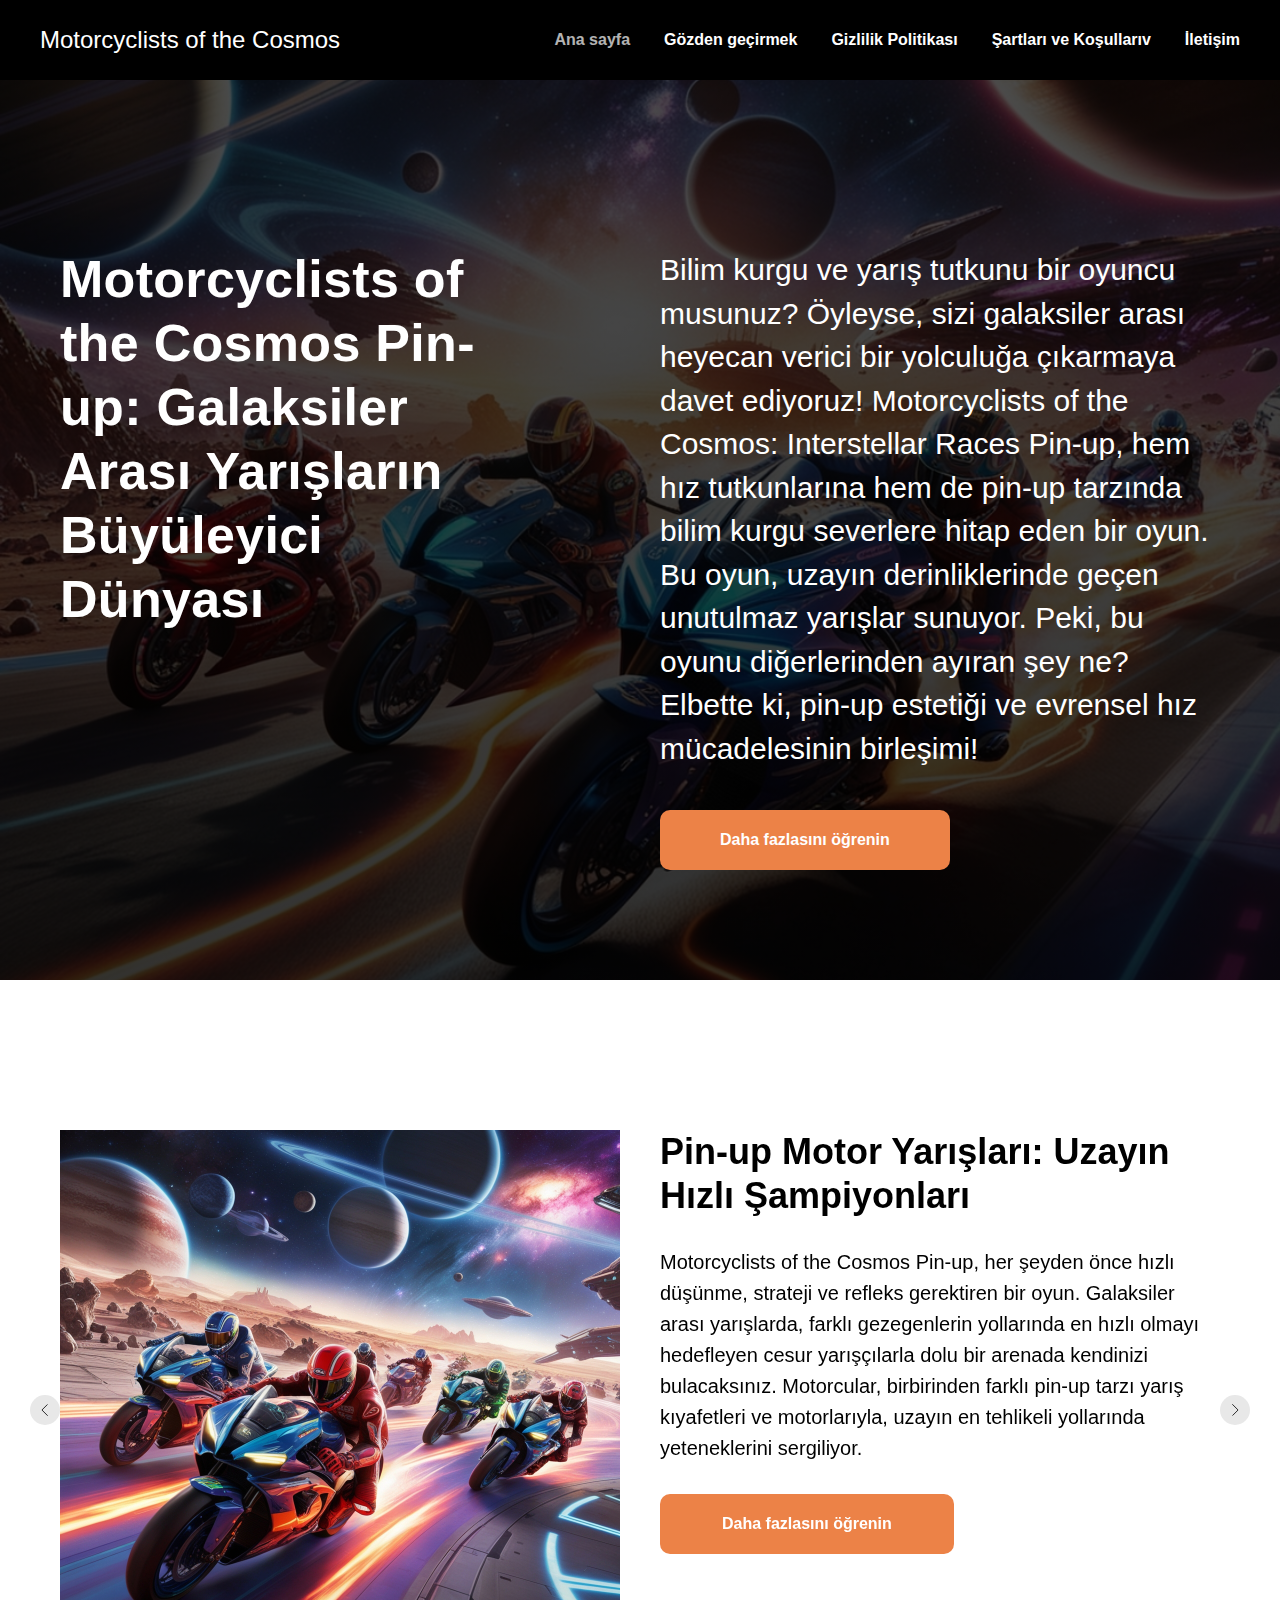
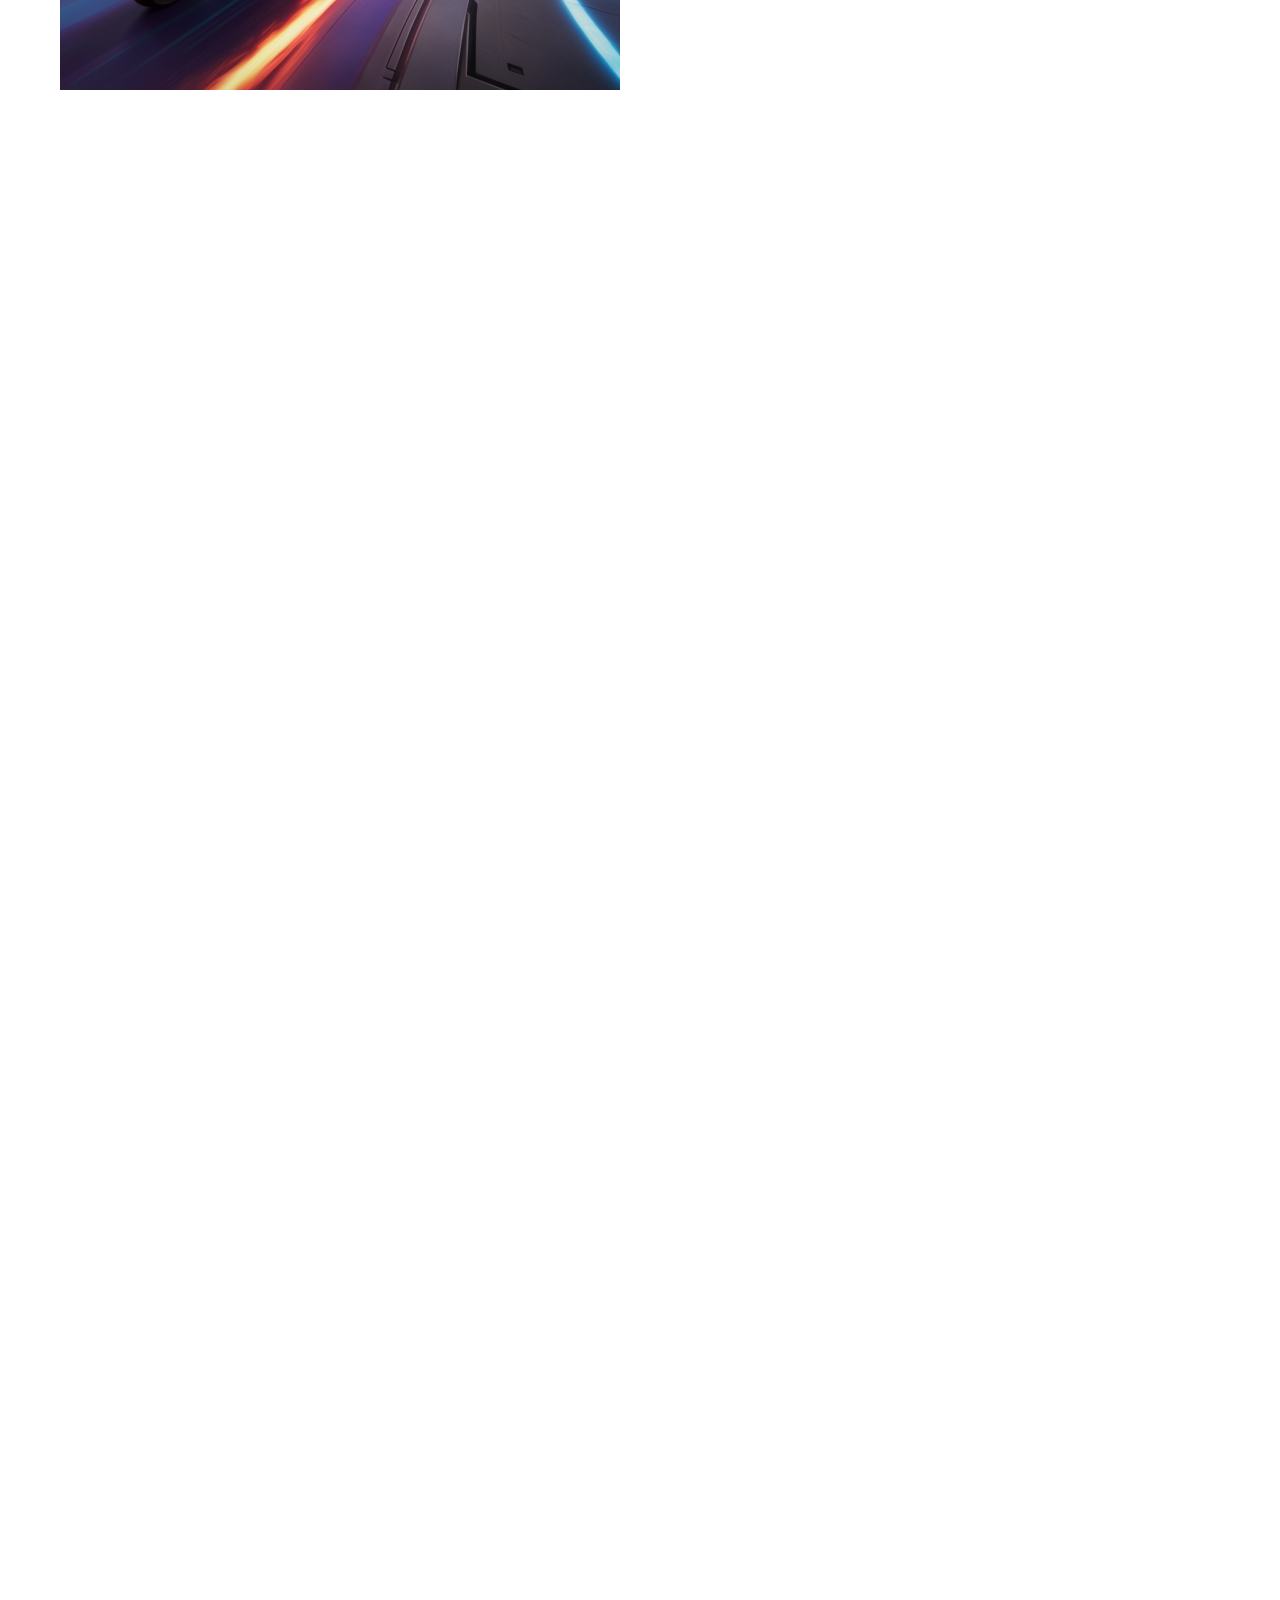
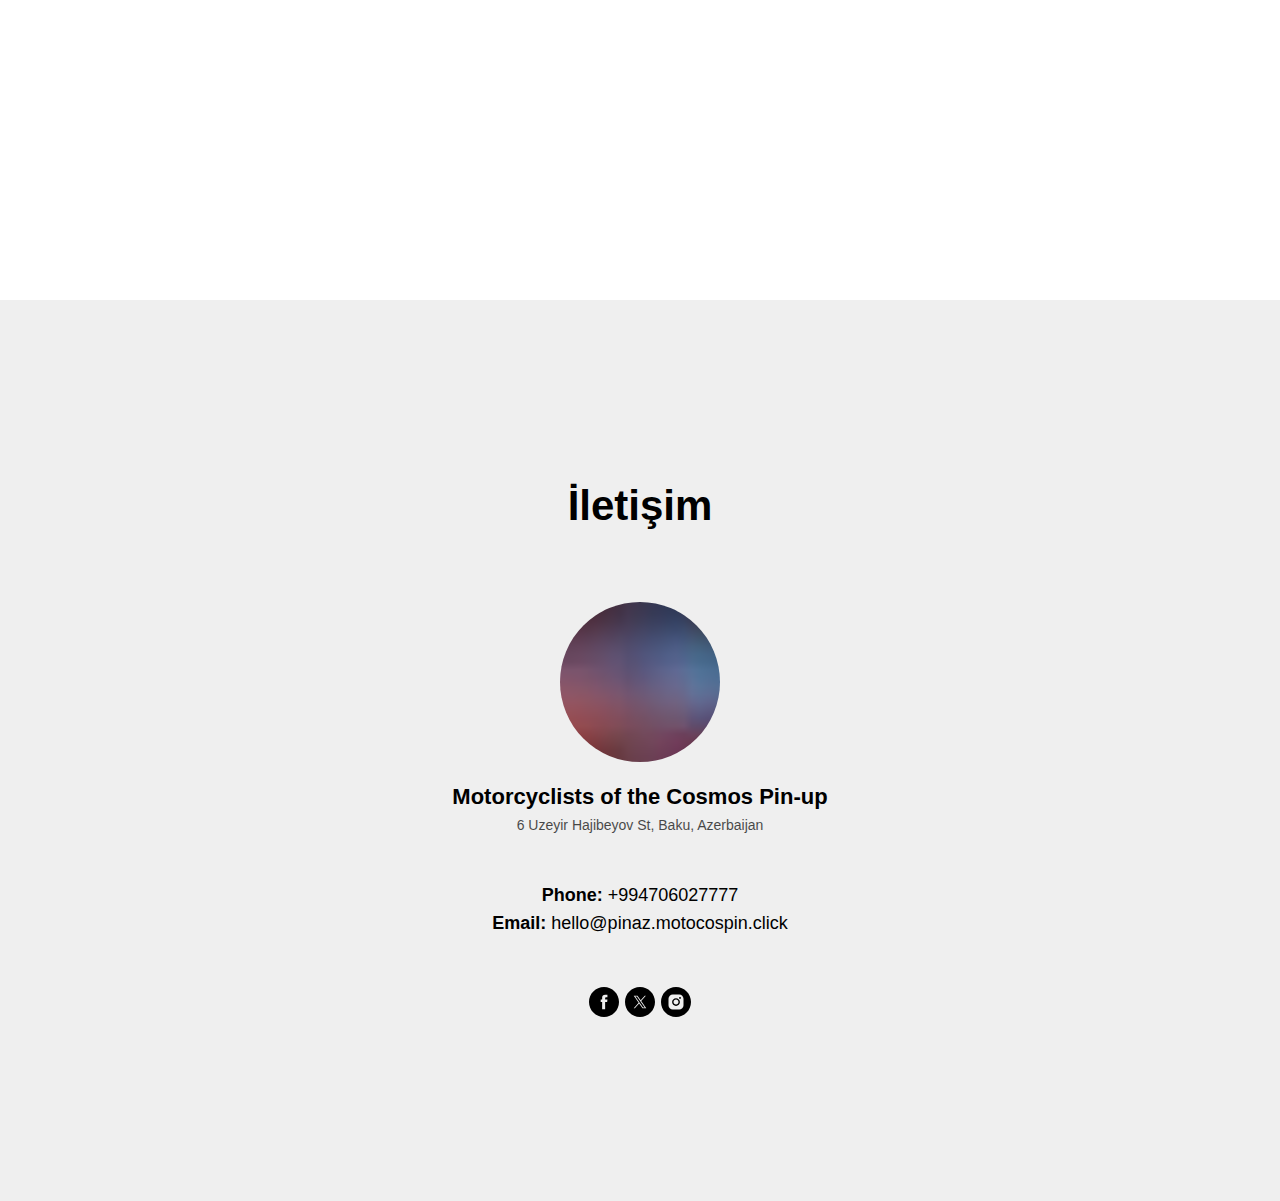
==== index.html @ e9e49e49 "2" ====
<!DOCTYPE html>
<html>
<head>
    <meta charset="utf-8"/>
    <meta http-equiv="Content-Type" content="text/html; charset=utf-8"/>
    <meta name="viewport" content="width=device-width, initial-scale=1.0"/> <!--metatextblock--><title>Motorcyclists of
    the Cosmos: Interstellar Races Pin-up | Galaksiler Arası Yarışın Keyfi</title>
    <meta name="description"
          content="Motorcyclists of the Cosmos: Interstellar Races Pin-up ile galaksiler arası hız dolu bir maceraya çıkın. Pin-up estetiği ve yarışın mükemmel birleşimi!"/>
    <meta property="og:url" content="page55844205.html"/>
    <meta property="og:title"
          content="Motorcyclists of the Cosmos: Interstellar Races Pin-up | Galaksiler Arası Yarışın Keyfi"/>
    <meta property="og:description"
          content="Motorcyclists of the Cosmos: Interstellar Races Pin-up ile galaksiler arası hız dolu bir maceraya çıkın. Pin-up estetiği ve yarışın mükemmel birleşimi!"/>
    <meta property="og:type" content="website"/>
    <meta property="og:image" content="images/tild3233-3661-4538-b462-656639363235__8.jpeg"/>
    <link rel="canonical" href="page55844205.html"><!--/metatextblock-->
    <meta name="format-detection" content="telephone=no"/>
    <meta http-equiv="x-dns-prefetch-control" content="on">
    <link rel="dns-prefetch" href="https://ws.tildacdn.com">
    <link rel="apple-touch-icon" sizes="180x180" href="favicon/apple-touch-icon.png">
    <link rel="icon" type="image/png" sizes="32x32" href="favicon/favicon-32x32.png">
    <link rel="icon" type="image/png" sizes="16x16" href="favicon/favicon-16x16.png">
    <link rel="manifest" href="favicon/site.webmanifest"><!-- Assets -->
    <script src="https://neo.tildacdn.com/js/tilda-fallback-1.0.min.js" async charset="utf-8"></script>
    <link rel="stylesheet" href="css/tilda-grid-3.0.min.css" type="text/css" media="all" onerror="this.loaderr='y';"/>
    <link rel="stylesheet" href="css/tilda-blocks-page55844205.min.css?t=1727941177" type="text/css" media="all"
          onerror="this.loaderr='y';"/>
    <link rel="stylesheet" href="css/tilda-cover-1.0.min.css" type="text/css" media="all" onerror="this.loaderr='y';"/>
    <link rel="stylesheet" href="css/tilda-slds-1.4.min.css" type="text/css" media="print" onload="this.media='all';"
          onerror="this.loaderr='y';"/>
    <noscript>
        <link rel="stylesheet" href="css/tilda-slds-1.4.min.css" type="text/css" media="all"/>
    </noscript>
    <link rel="stylesheet" href="css/fonts-tildasans.css" type="text/css" media="all" onerror="this.loaderr='y';"/>
    <script nomodule src="js/tilda-polyfill-1.0.min.js" charset="utf-8"></script>
    <script type="text/javascript">function t_onReady(func) {
        if (document.readyState != 'loading') {
            func();
        } else {
            document.addEventListener('DOMContentLoaded', func);
        }
    }

    function t_onFuncLoad(funcName, okFunc, time) {
        if (typeof window[funcName] === 'function') {
            okFunc();
        } else {
            setTimeout(function () {
                t_onFuncLoad(funcName, okFunc, time);
            }, (time || 100));
        }
    }</script>
    <script src="js/tilda-scripts-3.0.min.js" charset="utf-8" defer onerror="this.loaderr='y';"></script>
    <script src="js/tilda-blocks-page55844205.min.js?t=1727941177" charset="utf-8" async
            onerror="this.loaderr='y';"></script>
    <script src="js/lazyload-1.3.min.export.js" charset="utf-8" async onerror="this.loaderr='y';"></script>
    <script src="js/tilda-menu-1.0.min.js" charset="utf-8" async onerror="this.loaderr='y';"></script>
    <script src="js/tilda-cover-1.0.min.js" charset="utf-8" async onerror="this.loaderr='y';"></script>
    <script src="js/tilda-slds-1.4.min.js" charset="utf-8" async onerror="this.loaderr='y';"></script>
    <script src="js/hammer.min.js" charset="utf-8" async onerror="this.loaderr='y';"></script>
    <script src="js/tilda-skiplink-1.0.min.js" charset="utf-8" async onerror="this.loaderr='y';"></script>
    <script src="js/tilda-events-1.0.min.js" charset="utf-8" async onerror="this.loaderr='y';"></script>
    <script type="text/javascript">window.dataLayer = window.dataLayer || [];</script>
    <script type="text/javascript">(function () {
        if ((/bot|google|yandex|baidu|bing|msn|duckduckbot|teoma|slurp|crawler|spider|robot|crawling|facebook/i.test(navigator.userAgent)) === false && typeof (sessionStorage) != 'undefined' && sessionStorage.getItem('visited') !== 'y' && document.visibilityState) {
            var style = document.createElement('style');
            style.type = 'text/css';
            style.innerHTML = '@media screen and (min-width: 980px) {.t-records {opacity: 0;}.t-records_animated {-webkit-transition: opacity ease-in-out .2s;-moz-transition: opacity ease-in-out .2s;-o-transition: opacity ease-in-out .2s;transition: opacity ease-in-out .2s;}.t-records.t-records_visible {opacity: 1;}}';
            document.getElementsByTagName('head')[0].appendChild(style);

            function t_setvisRecs() {
                var alr = document.querySelectorAll('.t-records');
                Array.prototype.forEach.call(alr, function (el) {
                    el.classList.add("t-records_animated");
                });
                setTimeout(function () {
                    Array.prototype.forEach.call(alr, function (el) {
                        el.classList.add("t-records_visible");
                    });
                    sessionStorage.setItem("visited", "y");
                }, 400);
            }

            document.addEventListener('DOMContentLoaded', t_setvisRecs);
        }
    })();</script>
</head>
<body class="t-body" style="margin:0;"><!--allrecords-->
<div id="allrecords" data-tilda-export="yes" class="t-records" data-hook="blocks-collection-content-node"
     data-tilda-project-id="10709663" data-tilda-page-id="55844205"
     data-tilda-formskey="a55c0c751e1a899d7ce6ec4c10709663" data-tilda-cookie="no" data-tilda-lazy="yes"
     data-tilda-root-zone="one">
    <div id="rec806262010" class="r t-rec" style=" " data-animationappear="off" data-record-type="456"><!-- T456 -->
        <div id="nav806262010marker"></div>
        <div id="nav806262010" class="t456 t456__positionstatic " style="background-color: rgba(0,0,0,1); "
             data-bgcolor-hex="#000000" data-bgcolor-rgba="rgba(0,0,0,1)" data-navmarker="nav806262010marker"
             data-appearoffset="" data-bgopacity-two="" data-menushadow="" data-menushadow-css="" data-bgopacity="1"
             data-menu-items-align="right" data-menu="yes">
            <div class="t456__maincontainer " style="">
                <div class="t456__leftwrapper" style="min-width:90px;width:90px;">
                    <div class="t456__logowrapper">
                        <div class="t456__logo t-title" field="title"
                        ">Motorcyclists of the Cosmos
                    </div>
                </div>
            </div>
            <nav
                    class="t456__rightwrapper t456__menualign_right"
                    style="">
                <ul role="list" class="t456__list t-menu__list">
                    <li class="t456__list_item"
                        style="padding:0 15px 0 0;"><a class="t-menu__link-item"
                                                       href="index.html" data-menu-submenu-hook="" data-menu-item-number="1">Ana
                        sayfa</a></li>
                    <li class="t456__list_item"
                        style="padding:0 15px;"><a class="t-menu__link-item"
                                                   href="#about" data-menu-submenu-hook="" data-menu-item-number="2">Gözden
                        geçirmek</a></li>
                    <li class="t456__list_item"
                        style="padding:0 15px;"><a class="t-menu__link-item"
                                                   href="policy.html" data-menu-submenu-hook="" data-menu-item-number="3">Gizlilik
                        Politikası</a></li>
                    <li class="t456__list_item"
                        style="padding:0 15px;"><a class="t-menu__link-item"
                                                   href="terms.html" data-menu-submenu-hook="" data-menu-item-number="4">Şartları
                        ve Koşullarıv</a></li>
                    <li class="t456__list_item"
                        style="padding:0 0 0 15px;"><a class="t-menu__link-item"
                                                       href="#contact" data-menu-submenu-hook="" data-menu-item-number="5">İletişim</a>
                    </li>
                </ul>
            </nav>
        </div>
    </div>
    <style>@media screen and (max-width: 980px) {
      #rec806262010 .t456__leftcontainer {
        padding: 20px;
      }
    }

    @media screen and (max-width: 980px) {
      #rec806262010 .t456__imglogo {
        padding: 20px 0;
      }
    }</style>
    <script type="text/javascript">t_onReady(function () {
        t_onFuncLoad('t_menu__highlightActiveLinks', function () {
            t_menu__highlightActiveLinks('.t456__list_item a');
        });
    });
    t_onReady(function () {
        t_onFuncLoad('t_menu__setBGcolor', function () {
            t_menu__setBGcolor('806262010', '.t456');
            window.addEventListener('resize', function () {
                t_menu__setBGcolor('806262010', '.t456');
            });
        });
        t_onFuncLoad('t_menu__interactFromKeyboard', function () {
            t_menu__interactFromKeyboard('806262010');
        });
    });</script>
    <style>#rec806262010 .t-menu__link-item {
    }

    @supports (overflow:-webkit-marquee) and (justify-content:inherit) {
      #rec806262010 .t-menu__link-item,
      #rec806262010 .t-menu__link-item.t-active {
        opacity: 1 !important;
      }
    }</style>
    <style> #rec806262010 .t456__logowrapper a {
      color: #ffffff;
    }

    #rec806262010 a.t-menu__link-item {
      color: #ffffff;
      font-weight: 600;
    }</style>
    <style> #rec806262010 .t456__logo {
      color: #ffffff;
    }</style>
    <!--[if IE 8]>
    <style>#rec806262010 .t456 {
        filter: progid:DXImageTransform.Microsoft.gradient(startColorStr='#D9000000', endColorstr='#D9000000');
    }</style><![endif]--></div>
<div id="rec806262984" class="r t-rec" style=" " data-record-type="1126"><!-- cover -->
    <div class="t-cover" id="recorddiv806262984" bgimgfield="img"
         style="height:100vh;background-image:url('images/tild6539-6262-4565-b737-316662653234__-__resize__20x__1vibrant_futuristic_.jpg');">
        <div class="t-cover__carrier" id="coverCarry806262984" data-content-cover-id="806262984"
             data-content-cover-bg="images/tild6539-6262-4565-b737-316662653234__1vibrant_futuristic_.jpg"
             data-display-changed="true" data-content-cover-height="100vh" data-content-cover-parallax=""
             style="height:100vh;background-attachment:scroll; " itemscope itemtype="http://schema.org/ImageObject">
            <meta itemprop="image" content="images/tild6539-6262-4565-b737-316662653234__1vibrant_futuristic_.jpg">
        </div>
        <div class="t-cover__filter"
             style="height:100vh;background-image: -moz-linear-gradient(top, rgba(0,0,0,0.70), rgba(0,0,0,0.80));background-image: -webkit-linear-gradient(top, rgba(0,0,0,0.70), rgba(0,0,0,0.80));background-image: -o-linear-gradient(top, rgba(0,0,0,0.70), rgba(0,0,0,0.80));background-image: -ms-linear-gradient(top, rgba(0,0,0,0.70), rgba(0,0,0,0.80));background-image: linear-gradient(top, rgba(0,0,0,0.70), rgba(0,0,0,0.80));filter: progid:DXImageTransform.Microsoft.gradient(startColorStr='#4c000000', endColorstr='#33000000');"></div>
        <div class="t1126">
            <div class="t-container">
                <div class="t-cover__wrapper t-valign_bottom">
                    <div class="t1126__content" data-hook-content="covercontent">
                        <div class="t1126__col t-col t-col_5">
                            <div
                                    class="t1126__title t-title t-title_md"
                                    field="title"
                            >Motorcyclists of the Cosmos Pin-up: Galaksiler Arası Yarışların Büyüleyici Dünyası
                            </div>
                        </div>
                        <div class="t1126__col t-col t-col_6 t-prefix_1">
                            <div class="t1126__descr t1126__descr_margin-bottom t-descr t-descr_xxxl"
                                 field="descr"
                            >Bilim kurgu ve yarış tutkunu bir oyuncu musunuz? Öyleyse, sizi galaksiler arası heyecan
                                verici bir yolculuğa çıkarmaya davet ediyoruz! Motorcyclists of the Cosmos: Interstellar
                                Races Pin-up, hem hız tutkunlarına hem de pin-up tarzında bilim kurgu severlere hitap
                                eden bir oyun. Bu oyun, uzayın derinliklerinde geçen unutulmaz yarışlar sunuyor. Peki,
                                bu oyunu diğerlerinden ayıran şey ne? Elbette ki, pin-up estetiği ve evrensel hız
                                mücadelesinin birleşimi!
                            </div>
                            <div class="t1126__buttons"><a href="#"
                                                           target=""
                                                           class="t1126__button t-btn t-btn_md"
                                                           style="color:#ffffff;background-color:#ec8247;border-radius:10px; -moz-border-radius:10px; -webkit-border-radius:10px;"
                                                           data-buttonfieldset="button"
                            ><span>Daha fazlasını öğrenin</span></a></div>
                        </div>
                    </div>
                </div>
            </div>
        </div>
    </div>
</div>
<div id="rec806262276" class="r t-rec t-rec_pt_150 t-rec_pb_150" style="padding-top:150px;padding-bottom:150px; "
     data-record-type="801"><!-- T801 -->
    <div class="t801 t801__witharrows" id="about">
        <div class="t-slds" style="visibility: hidden;" aria-roledescription="carousel" aria-label="Слайдер">
            <div class="t-slds__main t-container">
                <ul role="list" class="t-slds__arrow_container">
                    <li class="t-slds__arrow_wrapper t-slds__arrow_wrapper-left" data-slide-direction="left">
                        <button
                                type="button"
                                class="t-slds__arrow t-slds__arrow-left t-slds__arrow-withbg"
                                aria-controls="carousel_806262276"
                                aria-disabled="false"
                                aria-label="Предыдущий слайд"
                                style="width: 30px; height: 30px;background-color: rgba(232,232,232,1);">
                            <div class="t-slds__arrow_body t-slds__arrow_body-left" style="width: 7px;">
                                <svg role="presentation" focusable="false" style="display: block" viewBox="0 0 7.3 13"
                                     xmlns="http://www.w3.org/2000/svg" xmlns:xlink="http://www.w3.org/1999/xlink">
                                    <polyline
                                            fill="none"
                                            stroke="#222222"
                                            stroke-linejoin="butt"
                                            stroke-linecap="butt"
                                            stroke-width="1"
                                            points="0.5,0.5 6.5,6.5 0.5,12.5"
                                    />
                                </svg>
                            </div>
                        </button>
                    </li>
                    <li class="t-slds__arrow_wrapper t-slds__arrow_wrapper-right" data-slide-direction="right">
                        <button
                                type="button"
                                class="t-slds__arrow t-slds__arrow-right t-slds__arrow-withbg"
                                aria-controls="carousel_806262276"
                                aria-disabled="false"
                                aria-label="Следующий слайд"
                                style="width: 30px; height: 30px;background-color: rgba(232,232,232,1);">
                            <div class="t-slds__arrow_body t-slds__arrow_body-right" style="width: 7px;">
                                <svg role="presentation" focusable="false" style="display: block" viewBox="0 0 7.3 13"
                                     xmlns="http://www.w3.org/2000/svg" xmlns:xlink="http://www.w3.org/1999/xlink">
                                    <polyline
                                            fill="none"
                                            stroke="#222222"
                                            stroke-linejoin="butt"
                                            stroke-linecap="butt"
                                            stroke-width="1"
                                            points="0.5,0.5 6.5,6.5 0.5,12.5"
                                    />
                                </svg>
                            </div>
                        </button>
                    </li>
                </ul>
                <div class="t-slds__container">
                    <div
                            class="t-slds__items-wrapper t-slds_animated-none"
                            id="carousel_806262276" data-slider-transition="300" data-slider-with-cycle="true"
                            data-slider-correct-height="true" data-auto-correct-mobile-width="false"
                            aria-roledescription="carousel"
                            aria-live="off"
                    >
                        <div class="t-slds__item t-slds__item_active" data-slide-index="1"
                             role="group"
                             aria-roledescription="slide"
                             aria-hidden="false"
                             aria-label="1 из 2"
                        >
                            <div class="t-container">
                                <div class="t-col t-col_6 t801__centeredsection" itemscope
                                     itemtype="http://schema.org/ImageObject"><img class="t-slds__img t-img"
                                                                                   src="images/tild6662-6231-4639-b563-333133636539__-__empty__2vibrant_futuristic_.jpg"
                                                                                   data-original="images/tild6662-6231-4639-b563-333133636539__2vibrant_futuristic_.jpg"
                                                                                   alt="Pin-up Motor Yarışları: Uzayın Hızlı Şampiyonları"
                                ></div>
                                <div class="t-col t-col_6 ">
                                    <div class="t801__title t-title t-title_xxs" field="li_title__0782426411710">Pin-up
                                        Motor Yarışları: Uzayın Hızlı Şampiyonları
                                    </div>
                                    <div class="t-text t-text_md" field="li_text__0782426411710">Motorcyclists of the
                                        Cosmos Pin-up, her şeyden önce hızlı düşünme, strateji ve refleks gerektiren bir
                                        oyun. Galaksiler arası yarışlarda, farklı gezegenlerin yollarında en hızlı
                                        olmayı hedefleyen cesur yarışçılarla dolu bir arenada kendinizi bulacaksınız.
                                        Motorcular, birbirinden farklı pin-up tarzı yarış kıyafetleri ve motorlarıyla,
                                        uzayın en tehlikeli yollarında yeteneklerini sergiliyor.
                                    </div>
                                    <a href="#" target="" class="t-btn t-btn_md t801__button "
                                       style="color:#ffffff;background-color:#ec8247;border-radius:10px; -moz-border-radius:10px; -webkit-border-radius:10px;"
                                       data-buttonfieldset="li_button" data-lid="0782426411710"
                                    >
                                        <table role="presentation" style="width:100%; height:100%;">
                                            <tr>
                                                <td>Daha fazlasını öğrenin</td>
                                            </tr>
                                        </table>
                                    </a></div>
                            </div>
                        </div>
                        <div class="t-slds__item" data-slide-index="2"
                             role="group"
                             aria-roledescription="slide"
                             aria-hidden="true"
                             aria-label="2 из 2"
                        >
                            <div class="t-container">
                                <div class="t-col t-col_6 t801__centeredsection" itemscope
                                     itemtype="http://schema.org/ImageObject"><img class="t-slds__img t-img"
                                                                                   src="images/tild6363-3962-4463-a537-613433313439__-__empty__3vibrant_futuristic_.jpg"
                                                                                   data-original="images/tild6363-3962-4463-a537-613433313439__3vibrant_futuristic_.jpg"
                                                                                   alt="Pin-up Evrenindeki Maceralar"
                                ></div>
                                <div class="t-col t-col_6 ">
                                    <div class="t801__title t-title t-title_xxs" field="li_title__0782426411711">Pin-up
                                        Evrenindeki Maceralar
                                    </div>
                                    <div class="t-text t-text_md" field="li_text__0782426411711">Yarışçılar sadece hızla
                                        değil, aynı zamanda taktik ve beceriyle de öne çıkmak zorunda. Her gezegenin
                                        kendine özgü koşulları ve zorlukları vardır. Bir gezegenin yüzeyi buzla
                                        kaplıyken, bir diğerinde devasa volkanik patlamalarla dolu yollar sizi bekliyor.
                                        Bu yüzden oyuncular, her yarış öncesi doğru ekipmanı ve motoru seçmek
                                        zorundadır. Motorcyclists of the Cosmos Pin-up, bu açıdan oyunculara büyük bir
                                        strateji ve planlama alanı sunar.
                                    </div>
                                    <a href="#" target="" class="t-btn t-btn_md t801__button "
                                       style="color:#ffffff;background-color:#ec8247;border-radius:10px; -moz-border-radius:10px; -webkit-border-radius:10px;"
                                       data-buttonfieldset="li_button" data-lid="0782426411711"
                                    >
                                        <table role="presentation" style="width:100%; height:100%;">
                                            <tr>
                                                <td>Daha fazlasını öğrenin</td>
                                            </tr>
                                        </table>
                                    </a></div>
                            </div>
                        </div>
                    </div>
                </div>
            </div>
        </div>
        <script>t_onReady(function () {
            t_onFuncLoad('t_sldsInit', function () {
                t_sldsInit('806262276', {});
            });
        });</script>
        <style>#rec806262276 .t-slds__bullet_active .t-slds__bullet_body {
          background-color: #222 !important;
        }

        #rec806262276 .t-slds__bullet:hover .t-slds__bullet_body {
          background-color: #222 !important;
        }</style>
    </div>
    <script>var wrapperBlock = document.querySelector('#rec806262276 .t801');
    if (wrapperBlock) {
        wrapperBlock.addEventListener('displayChanged', function () {
            t_onFuncLoad('t_slds_updateSlider', function () {
                t_slds_updateSlider('806262276');
            });
            t_onFuncLoad('t_slds_positionArrows', function () {
                t_slds_positionArrows('806262276');
            });
        });
    }</script>
</div>
<div id="rec806264475" class="r t-rec t-rec_pt_135 t-rec_pb_135" style="padding-top:135px;padding-bottom:135px; "
     data-record-type="180"><!-- T165 -->
    <div class="t165">
        <div class="t-container">
            <div class="t165__col-top t-col t-col_6 t165__vmiddle t165__left">
                <div class="t165__textwrapper">
                    <div class="t165__title t-heading t-heading_md" field="title">Oynanış ve Galaksiler Arası
                        Taktikler
                    </div>
                    <div class="t165__text t-text t-text_sm" field="text">Oyunda başarıya ulaşmak için sadece hızlı
                        olmak yetmiyor. Yarışçılar, her gezegenin benzersiz koşullarına adapte olmalı ve doğru
                        stratejiyi belirlemeli. Kimi gezegenlerde yer çekimi daha düşükken, kimi gezegenlerde devasa
                        yaratıklar ve engeller yarışçıları zorlayabilir. Bu nedenle her yarış, farklı bir taktik
                        gerektiriyor.
                    </div>
                    <div class="t165__btn-container">
                        <div class="t165__btn-wrapper"><a href="#" target="" class="t-btn t-btn_md "
                                                          style="color:#ffffff;background-color:#ec8247;border-radius:10px; -moz-border-radius:10px; -webkit-border-radius:10px;"
                                                          data-buttonfieldset="button"
                        >
                            <table role="presentation" style="width:100%; height:100%;">
                                <tr>
                                    <td data-field="buttontitle">Daha fazlasını öğrenin</td>
                                </tr>
                            </table>
                        </a></div>
                    </div>
                </div>
            </div>
            <div class="t-col t-col_6 t165__vmiddle t165__left"><img class="t165__img t-img"
                                                                     src="images/tild6161-3331-4434-a239-623732623431__-__empty__5.jpeg"
                                                                     data-original="images/tild6161-3331-4434-a239-623732623431__5.jpeg"
                                                                     imgfiled="img"
                                                                     alt=""></div>
        </div>
    </div>
</div>
<div id="rec806262311" class="r t-rec t-rec_pt_135 t-rec_pb_135" style="padding-top:135px;padding-bottom:135px; "
     data-record-type="195"><!-- T177 -->
    <div class="t177">
        <div class="t-container">
            <div class="t-col t-col_6 ">
                <div class="t177__title t-title t-title_md" field="title">Motorcyclists of the Cosmos Pin-up'da Karakter
                    ve Motor Tasarımları
                </div>
                <div class="t177__text t-text t-text_sm" field="text">Oyun, her biri kendine özgü yeteneklere sahip çok
                    çeşitli motorlar ve karakterler sunar. Pin-up tarzında tasarlanmış yarışçılar, kişiliklerine uygun
                    motorlarla yarışıyor. Kimisi klasik pin-up modasını benimsemişken, kimisi daha modern, fütüristik
                    bir tarza sahip. Motorların her biri, galaksiler arası yarışlarda rakiplerinizi alt etmeniz için
                    farklı güçlendirmelere ve özelliklere sahip.<br/><br/></div>
            </div>
            <div class="t-col t-col_6 t-align_center"><img class="t177__img t-img"
                                                           src="images/tild3730-3865-4734-b838-343762663762__-__empty__6.jpeg"
                                                           data-original="images/tild3730-3865-4734-b838-343762663762__6.jpeg"
                                                           imgfield="img"
                                                           alt=""></div>
        </div>
    </div>
</div>
<div id="rec806264981" class="r t-rec t-rec_pt_180 t-rec_pb_180"
     style="padding-top:180px;padding-bottom:180px;background-color:#efefef; " data-record-type="578"
     data-bg-color="#efefef"><!-- t578-->
    <div class="t578" id="contact">
        <div class="t-container">
            <div class="t-col t-col_8 t-prefix_2 t-align_center">
                <div class="t578__title t-title t-title_xs" field="title"><p style="color: rgb(0, 0, 0);"><a
                        href="#" style="color: rgb(0, 0, 0);">İletişim</a>
                </p></div>
                <div class="t578__itemwrapper t-margin_auto">
                    <div class="t578__imgwrapper t-margin_auto">
                        <div class="t578__bgimg t-margin_auto t-bgimg"
                             data-original="images/tild6139-3862-4864-b037-616534613630__7.jpeg"
                             bgimgfield="img"
                             style="background-image: url('images/tild6139-3862-4864-b037-616534613630__-__resizeb__20x__7.jpeg');"
                             itemscope itemtype="http://schema.org/ImageObject">
                            <meta itemprop="image" content="images/tild6139-3862-4864-b037-616534613630__7.jpeg">
                        </div>
                    </div>
                    <div class="t578__persname t-name t-name_lg" field="text2">Motorcyclists of the Cosmos Pin-up</div>
                    <div class="t578__persdescr t-descr t-descr_xxs" field="descr">6 Uzeyir Hajibeyov St, Baku,
                        Azerbaijan
                    </div>
                </div>
                <div class="t578__text t-text t-text_sm t578__text-bottom-margin" field="text"><strong>Phone:</strong>
                    +994706027777<br/><strong>Email:</strong> hello@pinaz.motocospin.click
                </div>
                <div class="t-sociallinks">
                    <ul role="list" class="t-sociallinks__wrapper" aria-label="Social media links"><!-- new soclinks -->
                        <li class="t-sociallinks__item t-sociallinks__item_facebook"><a href="#"
                                                                                        target="_blank" rel="nofollow"
                                                                                        aria-label="facebook"
                                                                                        style="width: 30px; height: 30px;">
                            <svg class="t-sociallinks__svg" role="presentation" width=30px height=30px
                                 viewBox="0 0 100 100" fill="none" xmlns="http://www.w3.org/2000/svg">
                                <path fill-rule="evenodd" clip-rule="evenodd"
                                      d="M50 100c27.6142 0 50-22.3858 50-50S77.6142 0 50 0 0 22.3858 0 50s22.3858 50 50 50Zm3.431-73.9854c-2.5161.0701-5.171.6758-7.0464 2.4577-1.5488 1.4326-2.329 3.5177-2.5044 5.602-.0534 1.4908-.0458 2.9855-.0382 4.4796.0058 1.1205.0115 2.2407-.0085 3.3587-.6888.005-1.3797.0036-2.0709.0021-.9218-.0019-1.8441-.0038-2.7626.0096 0 .8921.0013 1.7855.0026 2.6797.0026 1.791.0052 3.5853-.0026 5.3799.9185.0134 1.8409.0115 2.7627.0096.6912-.0015 1.382-.0029 2.0708.0021.0155 3.5565.0127 7.1128.0098 10.669-.0036 4.4452-.0072 8.8903.0252 13.3354 1.8903-.0134 3.7765-.0115 5.6633-.0095 1.4152.0014 2.8306.0028 4.2484-.0022.0117-4.0009.0088-7.9986.0058-11.9963-.0029-3.9979-.0058-7.9957.0059-11.9964.9533-.005 1.9067-.0036 2.86-.0021 1.2713.0019 2.5425.0038 3.8137-.0096.396-2.679.7335-5.3814.9198-8.0947-1.2576-.0058-2.5155-.0058-3.7734-.0058-1.2578 0-2.5157 0-3.7734-.0059 0-.4689-.0007-.9378-.0014-1.4066-.0022-1.4063-.0044-2.8123.0131-4.2188.198-1.0834 1.3158-1.9104 2.3992-1.8403h5.1476c.0117-2.8069.0117-5.602 0-8.4089-.6636 0-1.3273-.0007-1.9911-.0014-1.9915-.0022-3.9832-.0044-5.975.0131Z"
                                      fill="#000000"/>
                            </svg>
                        </a></li>&nbsp;<li class="t-sociallinks__item t-sociallinks__item_twitter"><a
                                href="#" target="_blank" rel="nofollow" aria-label="twitter"
                                style="width: 30px; height: 30px;">
                            <svg class="t-sociallinks__svg" role="presentation" xmlns="http://www.w3.org/2000/svg"
                                 width=30px height=30px viewBox="0 0 48 48">
                                <g clip-path="url(#clip0_3697_102)">
                                    <path fill-rule="evenodd" clip-rule="evenodd"
                                          d="M24 48C37.2548 48 48 37.2548 48 24C48 10.7452 37.2548 0 24 0C10.7452 0 0 10.7452 0 24C0 37.2548 10.7452 48 24 48ZM33.3482 14L25.9027 22.4686H25.9023L34 34H28.0445L22.5915 26.2348L15.7644 34H14L21.8082 25.1193L14 14H19.9555L25.119 21.3532L31.5838 14H33.3482ZM22.695 24.1101L23.4861 25.2173V25.2177L28.8746 32.7594H31.5847L24.9813 23.5172L24.1902 22.4099L19.1103 15.2997H16.4002L22.695 24.1101Z"
                                          fill="#000000"/>
                                </g>
                                <defs>
                                    <clipPath id="clip0_3697_102">
                                        <rect width="48" height="48" fill="white"/>
                                    </clipPath>
                                </defs>
                            </svg>
                        </a></li>&nbsp;<li class="t-sociallinks__item t-sociallinks__item_instagram"><a
                                href="#" target="_blank" rel="nofollow" aria-label="instagram"
                                style="width: 30px; height: 30px;">
                            <svg class="t-sociallinks__svg" role="presentation" width=30px height=30px
                                 viewBox="0 0 100 100" fill="none" xmlns="http://www.w3.org/2000/svg">
                                <path fill-rule="evenodd" clip-rule="evenodd"
                                      d="M50 100C77.6142 100 100 77.6142 100 50C100 22.3858 77.6142 0 50 0C22.3858 0 0 22.3858 0 50C0 77.6142 22.3858 100 50 100ZM25 39.3918C25 31.4558 31.4566 25 39.3918 25H60.6082C68.5442 25 75 31.4566 75 39.3918V60.8028C75 68.738 68.5442 75.1946 60.6082 75.1946H39.3918C31.4558 75.1946 25 68.738 25 60.8028V39.3918ZM36.9883 50.0054C36.9883 42.8847 42.8438 37.0922 50.0397 37.0922C57.2356 37.0922 63.0911 42.8847 63.0911 50.0054C63.0911 57.1252 57.2356 62.9177 50.0397 62.9177C42.843 62.9177 36.9883 57.1252 36.9883 50.0054ZM41.7422 50.0054C41.7422 54.5033 45.4641 58.1638 50.0397 58.1638C54.6153 58.1638 58.3372 54.5041 58.3372 50.0054C58.3372 45.5066 54.6145 41.8469 50.0397 41.8469C45.4641 41.8469 41.7422 45.5066 41.7422 50.0054ZM63.3248 39.6355C65.0208 39.6355 66.3956 38.2606 66.3956 36.5646C66.3956 34.8687 65.0208 33.4938 63.3248 33.4938C61.6288 33.4938 60.2539 34.8687 60.2539 36.5646C60.2539 38.2606 61.6288 39.6355 63.3248 39.6355Z"
                                      fill="#000000"/>
                            </svg>
                        </a></li><!-- /new soclinks --></ul>
                </div>
            </div>
        </div>
    </div>
</div>
</div><!--/allrecords--><!-- Stat -->
<script type="text/javascript">
window.tildastatcookie = 'no';
setTimeout(function () {
    (function (d, w, k, o, g) {
        var n = d.getElementsByTagName(o)[0], s = d.createElement(o), f = function () {
            n.parentNode.insertBefore(s, n);
        };
        s.type = "text/javascript";
        s.async = true;
        s.key = k;
        s.id = "tildastatscript";
        s.src = g;
        if (w.opera == "[object Opera]") {
            d.addEventListener("DOMContentLoaded", f, false);
        } else {
            f();
        }
    })(document, window, '670352d7640516b696425b4a263dee37', 'script', 'js/tilda-stat-1.0.min.js');
}, 2000); </script>
</body>
<script type="application/ld+json">
    {
        "@context": "https://schema.org",
        "@type": "Organization",
        "name": "Motorcyclists of the Cosmos Pin-Up",
        "url": "",
        "logo": "/favicon/favicon.ico"
    }
</script>
<script type="application/ld+json">
    {
        "@context": "https://schema.org",
        "@type": "WPHeader",
        "headline": "Motorcyclists of the Cosmos Pin-Up",
        "description": "Motorcyclists of the Cosmos: Interstellar Races Pin-up ile galaksiler arası hız dolu bir maceraya çıkın. Pin-up estetiği ve yarışın mükemmel birleşimi!",
        "publisher": {
            "@type": "Organization",
            "name": "Motorcyclists of the Cosmos Pin-Up",
            "logo": {
                "@type": "ImageObject",
                "url": "/favicon/favicon.ico"
            }
        }
    }
</script>
<script type="application/ld+json">
    {
        "@context": "https://schema.org",
        "@type": "WebPage",
        "name": "Motorcyclists of the Cosmos Pin-Up",
        "description": "Motorcyclists of the Cosmos: Interstellar Races Pin-up ile galaksiler arası hız dolu bir maceraya çıkın. Pin-up estetiği ve yarışın mükemmel birleşimi!",
        "publisher": {
            "@type": "Organization",
            "name": "Motorcyclists of the Cosmos Pin-Up"
        },
        "license": "A license document that applies to this content, typically indicated by URL"
    }
</script>
<script type="application/ld+json">
    {
        "@context": "https://schema.org",
        "@type": "SiteNavigationElement",
        "name": "Main Navigation",
        "url": "",
        "hasPart": [
            {
                "@type": "WebPage",
                "name": "Home",
                "url": ""
            },
            {
                "@type": "WebPage",
                "name": "Policy",
                "url": "/policy.html"
            },
            {
                "@type": "WebPage",
                "name": "Terms of Conditions",
                "url": "/terms.html"
            }
        ]
    }
</script>
</html>
---- css/tilda-grid-3.0.min.css ----
*,*:before,*:after{-webkit-box-sizing:content-box;-moz-box-sizing:content-box;box-sizing:content-box}div,span,h1,h2,h3,h4,h5,h6,p,blockquote,pre,a,code,img,b,u,i,center,table,tr,th,td,video{margin:0;padding:0;border:0}sup{line-height:0;font-size:smaller;vertical-align:super}sub{line-height:0;font-size:smaller;vertical-align:sub}.t-clear{clear:both}.t-row{margin:0}.t-container{margin-left:auto;margin-right:auto;width:100%;max-width:1200px;padding:0}.t-container.flexx{display:-webkit-box;display:-moz-box;display:-ms-flexbox;display:-webkit-flex;display:flex}.t-container_flex{display:-webkit-box;display:-moz-box;display:-ms-flexbox;display:-webkit-flex;display:flex}.t-container_100{width:100%;padding:0}.t-container_10{margin-left:auto;margin-right:auto;width:100%;max-width:1000px;padding:0}.t-container_8{margin-left:auto;margin-right:auto;width:100%;max-width:800px;padding:0}.t-container:before,.t-container:after,.t-container_10:before,.t-container_10:after,.t-container_8:before,.t-container_8:after,.t-container_100:before,.t-container_100:after{display:table;content:" ";width:0}.t-container:after,.t-container_10:after,.t-container_8:after,.t-container_100:after{clear:both}.t-col{display:inline;float:left;margin-left:20px;margin-right:20px;width:100%}.t-col.flexx{align-items:stretch;height:inherit;margin-top:auto;margin-bottom:auto}.t-col_flex{align-items:stretch;height:inherit;margin-top:auto;margin-bottom:auto}.t-col_1{max-width:60px}.t-col_2{max-width:160px}.t-col_3{max-width:260px}.t-col_4{max-width:360px}.t-col_5{max-width:460px}.t-col_6{max-width:560px}.t-col_7{max-width:660px}.t-col_8{max-width:760px}.t-col_9{max-width:860px}.t-col_10{max-width:960px}.t-col_11{max-width:1060px}.t-col_12{max-width:1160px}.t-col_100{max-width:100vw}.t-prefix_1{padding-left:100px}.t-prefix_2{padding-left:200px}.t-prefix_3{padding-left:300px}.t-prefix_4{padding-left:400px}.t-prefix_5{padding-left:500px}.t-prefix_6{padding-left:600px}.t-prefix_7{padding-left:700px}.t-prefix_8{padding-left:800px}.t-prefix_9{padding-left:900px}.t-prefix_10{padding-left:1000px}.t-prefix_11{padding-left:1100px}.t-prefix_12{padding-left:1200px}.t-width{width:100%}.t-width_1{max-width:60px}.t-width_2{max-width:160px}.t-width_3{max-width:260px}.t-width_4{max-width:360px}.t-width_5{max-width:460px}.t-width_6{max-width:560px}.t-width_7{max-width:660px}.t-width_8{max-width:760px}.t-width_9{max-width:860px}.t-width_10{max-width:960px}.t-width_11{max-width:1060px}.t-width_12{max-width:1160px}.t-width_100{max-width:100%}.t-cell{display:table-cell;vertical-align:middle;height:100%;margin-left:0;margin-right:0}.t-cell_25{width:25vw}.t-cell_33{width:33.3333333vw}.t-cell_50{width:50vw}.t-cell_100{width:100vw}@media screen and (max-width:1200px){.t-container{max-width:960px;padding:0}.t-container_10{max-width:780px}.t-container_8{max-width:640px}.t-col{display:inline;float:left;margin-left:10px;margin-right:10px;width:100%}.t-col_1{max-width:60px}.t-col_2{max-width:140px}.t-col_3{max-width:220px}.t-col_4{max-width:300px}.t-col_5{max-width:380px}.t-col_6{max-width:460px}.t-col_7{max-width:540px}.t-col_8{max-width:620px}.t-col_9{max-width:700px}.t-col_10{max-width:780px}.t-col_11{max-width:860px}.t-col_12{max-width:940px}.t-prefix_1{padding-left:80px}.t-prefix_2{padding-left:160px}.t-prefix_3{padding-left:240px}.t-prefix_4{padding-left:320px}.t-prefix_5{padding-left:400px}.t-prefix_6{padding-left:480px}.t-prefix_7{padding-left:560px}.t-prefix_8{padding-left:640px}.t-prefix_9{padding-left:720px}.t-prefix_10{padding-left:800px}.t-prefix_11{padding-left:880px}.t-prefix_12{padding-left:960px}.t-width_1{max-width:60px}.t-width_2{max-width:140px}.t-width_3{max-width:220px}.t-width_4{max-width:300px}.t-width_5{max-width:380px}.t-width_6{max-width:460px}.t-width_7{max-width:540px}.t-width_8{max-width:620px}.t-width_9{max-width:700px}.t-width_10{max-width:780px}.t-width_11{max-width:860px}.t-width_12{max-width:940px}.t-width_100{max-width:100%}}@media screen and (max-width:960px){.t-container{max-width:640px}.t-container.flexx{display:block}.t-container_flex{display:block}.t-col{display:block;float:none;padding-left:20px;padding-right:20px;margin:0;width:100%;max-width:100%;box-sizing:border-box}.t-col_1,.t-col_2,.t-col_3,.t-col_4,.t-col_5,.t-col_6,.t-col_7,.t-col_8,.t-col_9,.t-col_10,.t-col_11,.t-col_12{width:100%;max-width:100%}.t-prefix_1,.t-prefix_2,.t-prefix_3,.t-prefix_4,.t-prefix_5,.t-prefix_6,.t-prefix_7,.t-prefix_8,.t-prefix_9,.t-prefix_10,.t-prefix_11,.t-prefix_12{padding-left:none}}.links{display: flex;justify-content: center;margin-top: 30px;}.text-black{color:#111}#allrecords .links a{color: #111;margin: 0 20px}#original{font-family:'Open Sans',sans-serif!important;direction:ltr;font-size:1em;margin:0;background-color:#07498f;color:#fff}.wrap__btn--PxHri--section{background-image:url('../images/bg-desc.png');background-size:cover;width:914px;margin:0 auto;min-height:100vh;display:flex;flex-direction:column;align-items:center;justify-content:center}.logo-img{margin-bottom:20px;width:200px;height:auto}.button{align-items:center;background:#fff;border:0 solid #E2E8F0;box-shadow:0 4px 6px -1px rgba(0,0,0,0.1),0 2px 4px -1px rgba(0,0,0,0.06);box-sizing:border-box;color:#1A202C;display:inline-flex;font-weight:700;height:56px;justify-content:center;line-height:24px;overflow-wrap:break-word;padding:29px 55px;text-decoration:none;width:auto;border-radius:8px;cursor:pointer;user-select:none;-webkit-user-select:none;touch-action:manipulation;font-size:18px}.main__img--l83Xf--section{text-align:center;background:rgba(255,255,255,0.0);padding:46px;border-radius:0}.main__img--l83Xf--section h1{font-weight:400;font-size:37px;border-bottom:1px dotted #ccc;padding-bottom:22px;margin-top:0;color:#fff;font-family:'Open Sans',sans-serif!important;}.button__header--0mbZF--element{display:flex;gap:29px;align-items:center;justify-content:center;margin-top:22px}}#main{display:block}#original{display:none}.button-yes{background:#04cfa6;box-shadow:0 2px #082144;transition:.5s}.button-no{background:#ff2401!important;padding:29px 55px;font-size:18px;text-decoration:none;box-shadow:0 3px #082144}@media(max-width:1200px){.wrap__btn--PxHri--section{width:100%}}@media(max-width:480px){.button__header--0mbZF--element{flex-direction:column}}@media(max-width:768px){#main{display:none}#original{display:block}}}
---- css/tilda-blocks-page55844205.min.css ----
.csssize{height:6790px}.t-body{margin:0}#allrecords{-webkit-font-smoothing:antialiased;background-color:none}#allrecords a{color:#ff8562;text-decoration:none}#allrecords a,#allrecords button,#allrecords .t-radio,#allrecords .t-checkbox,#allrecords .t-img-select{outline:none}#allrecords a:focus-visible,#allrecords button:focus-visible,#allrecords .t-focusable,#allrecords .t-focusable .t-btn,#allrecords .t-focusable .t-btntext,#allrecords .t-img-select:focus-visible+.t-img-select__indicator,#allrecords .t-img-select:focus-visible+.t-img-select__indicator:after,#allrecords .t-radio:focus-visible+.t-radio__indicator,#allrecords .t-checkbox:focus-visible+.t-checkbox__indicator{outline-color:#2015FF;outline-offset:4px;outline-style:auto}#allrecords .t-descr a:focus-visible,#allrecords .t-sociallinks a:focus-visible,#allrecords .ya-share2__link:focus-visible{outline-offset:2px}#allrecords a[href^=tel]{color:inherit;text-decoration:none}#allrecords ol{padding-left:22px}#allrecords ul{padding-left:20px}#allrecords b,#allrecords strong{font-weight:700}@media print{body,html{min-width:1200px;max-width:1200px;padding:0;margin:0 auto;border:none}}.t-records{-webkit-font_smoothing:antialiased;background-color:none}.t-records a{color:#ff8562;text-decoration:none}.t-records a[href^=tel]{color:inherit;text-decoration:none}.t-records ol{padding-left:22px;margin-top:0;margin-bottom:10px}.t-records ul{padding-left:20px;margin-top:0;margin-bottom:10px}.t-mbfix{opacity:.01;-webkit-transform:translateX(0);-ms-transform:translateX(0);transform:translateX(0);position:fixed;width:100%;height:500px;background-color:white;top:0;left:0;z-index:10000;-webkit-transition:all 0.1s ease;transition:all 0.1s ease}.t-mbfix_hide{-webkit-transform:translateX(3000px);-ms-transform:translateX(3000px);transform:translateX(3000px)}img:not([src]){visibility:hidden}.t-body_scroll-locked{position:fixed;left:0;width:100%;height:100%;overflow:hidden}.r_anim{-webkit-transition:opacity 0.5s;transition:opacity 0.5s}.r_hidden{opacity:0}.r_showed{opacity:1}.t-text{font-family:'TildaSans',Arial,sans-serif;font-weight:300;color:#000000}.t-text_sm{font-size:18px;line-height:1.55}.t-text_md{font-size:20px;line-height:1.55}.t-name{font-family:'TildaSans',Arial,sans-serif;font-weight:600;color:#000000}.t-name_lg{font-size:22px;line-height:1.35}.t-heading{font-family:'TildaSans',Arial,sans-serif;font-weight:600;color:#000000}.t-heading_md{font-size:30px;line-height:1.17}.t-title{font-family:'TildaSans',Arial,sans-serif;font-weight:600;color:#000000}.t-title_xxs{font-size:36px;line-height:1.23}.t-title_xs{font-size:42px;line-height:1.23}.t-title_md{font-size:52px;line-height:1.23}.t-descr{font-family:'TildaSans',Arial,sans-serif;font-weight:300;color:#000000}.t-descr_xxs{font-size:14px;line-height:1.55}.t-descr_xxxl{font-size:30px;line-height:1.45;letter-spacing:.45}.t-btn{display:inline-block;font-family:'TildaSans',Arial,sans-serif;border:0 none;text-align:center;white-space:nowrap;vertical-align:middle;font-weight:700;background-image:none;cursor:pointer;-webkit-appearance:none;-webkit-user-select:none;-moz-user-select:none;-ms-user-select:none;-o-user-select:none;user-select:none;-webkit-box-sizing:border-box;-moz-box-sizing:border-box;box-sizing:border-box}.t-btn td{vertical-align:middle}.t-btn_sending{opacity:.5}.t-btn_md{height:60px;font-size:16px;padding-left:60px;padding-right:60px}.t-align_center{text-align:center}.t-margin_auto{margin-left:auto;margin-right:auto}.t-valign_bottom{vertical-align:bottom}.t-tildalabel{background-color:#000;color:#fff;width:100%;height:70px;font-family:Arial;font-size:14px}.t-tildalabel:hover .t-tildalabel__wrapper{opacity:1}.t-tildalabel__wrapper{display:table;height:30px;width:270px;margin:0 auto;padding-top:20px;opacity:.4}.t-tildalabel__txtleft{display:table-cell;width:120px;height:30px;vertical-align:middle;text-align:right;padding-right:12px;font-weight:300;font-size:12px}.t-tildalabel__wrapimg{display:table-cell;width:30px;height:30px;vertical-align:middle}.t-tildalabel__img{width:30px;height:30px;vertical-align:middle}.t-tildalabel__txtright{display:table-cell;width:120px;height:30px;vertical-align:middle;padding-left:12px;font-weight:500;letter-spacing:2px}.t-tildalabel__link{color:#fff;text-decoration:none;vertical-align:middle}.t-rec_pt_15{padding-top:15px}.t-rec_pt_135{padding-top:135px}.t-rec_pt_150{padding-top:150px}.t-rec_pt_180{padding-top:180px}.t-rec_pb_15{padding-bottom:15px}.t-rec_pb_135{padding-bottom:135px}.t-rec_pb_150{padding-bottom:150px}.t-rec_pb_180{padding-bottom:180px}@media screen and (max-width:1200px){.t-text_sm{font-size:16px}.t-text_md{font-size:18px}.t-descr_xxs{font-size:12px}.t-descr_xxxl{font-size:26px}.t-title_xxs{font-size:32px}.t-title_xs{font-size:38px}.t-title_md{font-size:48px}.t-name_lg{font-size:20px}.t-heading_md{font-size:28px}}@media screen and (max-width:640px){.t-text_sm{font-size:14px;line-height:1.45}.t-text_md{font-size:16px;line-height:1.45}.t-descr_xxxl{font-size:22px}.t-title_xxs{font-size:28px}.t-title_xs{font-size:30px}.t-title_md{font-size:30px}.t-name_lg{font-size:18px}.t-heading_md{font-size:24px}.t-btn{white-space:normal}.t-btn_md{padding-left:30px;padding-right:30px}}@media screen and (max-width:480px){.t-rec_pt_15{padding-top:15px}.t-rec_pt_135{padding-top:90px!important}.t-rec_pt_150{padding-top:90px!important}.t-rec_pt_180{padding-top:120px!important}.t-rec_pb_15{padding-bottom:15px}.t-rec_pb_135{padding-bottom:90px!important}.t-rec_pb_150{padding-bottom:90px!important}.t-rec_pb_180{padding-bottom:120px!important}}.t-menusub__menu{display:none}.t456__imglogo{display:block;height:auto;margin-right:30px}.t456__linewrapper{position:absolute;bottom:0;left:0;width:100%}.t456__horizontalline{margin:0;border:0;background-color:#C2C2C2;height:1px;right:0;bottom:0;margin:0 40px 0 40px}.t456__imglogo{max-width:300px}.t456__leftwrapper{display:table-cell;vertical-align:middle;padding-left:40px}.t456__rightwrapper{display:table-cell;vertical-align:middle;padding-right:40px;width:100%}.t456__menualign_left{text-align:left}.t456__menualign_right{text-align:right}.t456__menualign_center{text-align:center}@media screen and (max-width:1200px){.t456__leftwrapper{padding-left:20px}.t456__rightwrapper{padding-right:20px}}.t456{width:100%;height:80px;z-index:990;position:fixed;top:0;box-shadow:0 1px 3px rgba(0,0,0,0);transition:background-color 300ms linear}.t456__beforeready{visibility:hidden}.t456 ul{margin:0}.t456__maincontainer{width:100%;height:80px;display:table;position:relative}.t456__maincontainer.t456__c12collumns{max-width:1200px;margin:0 auto}.t456__logo{display:inline-block;font-size:24px;font-weight:400;white-space:nowrap;padding-right:30px}.t456__list{list-style-type:none;margin:0;padding:0!important}.t456__list_item{clear:both;font-family:'TildaSans',Arial,sans-serif;font-size:16px;display:inline-block;padding-left:15px;padding-right:15px;margin:0;color:#000000;white-space:nowrap}.t456__list_item .t-active{opacity:.7}.t456__list_item:first-child{padding-left:0}.t456__list_item:last-child{padding-right:0}.t456 a,#allrecords .t456 a{text-decoration:none;color:#000000}.t456.t456__positionabsolute{position:absolute}.t456.t456__positionfixed{position:fixed}.t456.t456__positionstatic{position:static}.t456__mobile{display:none}@media screen and (max-width:980px){.t456__linewrapper{display:none}.t456{position:static;text-align:center;display:block;margin:0;padding:0;height:auto!important}.t456.t456__positionabsolute,.t456.t456__positionfixed,.t456.t456__positionstatic{position:relative}.t456__imglogo{width:auto!important;box-sizing:border-box;padding:20px;margin:0 auto}.t456__imglogomobile.t456__imglogo{width:100%!important}.t456__logo{text-align:center;margin:20px}.t456 img{float:inherit}.t456 .t456__list_item{display:block;text-align:center;padding:10px!important;white-space:normal}.t456__logo{white-space:normal;padding:0}.t456__logowrapper{position:static;display:block;width:100%}.t456__logowrapper2{display:block;position:static}.t456__leftwrapper,.t456__rightwrapper{width:100%!important;display:block}.t456__leftwrapper{padding:20px;box-sizing:border-box}.t456__rightwrapper{padding:20px 0!important;box-sizing:border-box}.t456__list{display:block;padding:0!important}}.t1126__content{display:-webkit-box;display:-ms-flexbox;display:flex;margin-bottom:110px}.t1126__content_center{-webkit-box-align:center;-ms-flex-align:center;align-items:center}.t1126__content_bottom{-webkit-box-align:end;-ms-flex-align:end;align-items:flex-end}.t1126__uptitle{position:absolute;top:110px;left:0;color:#afafaf;text-align:left;letter-spacing:2px}.t1126__title{letter-spacing:.3px}.t1126__descr,.t1126__title{color:#fff;text-align:left}.t1126__descr_margin-bottom+.t1126__buttons{margin-top:30px}.t1126__buttons{display:-webkit-box;display:-ms-flexbox;display:flex}.t1126__button{display:-ms-inline-flexbox;display:-webkit-inline-box;display:inline-flex;-ms-flex-align:center;-webkit-box-align:center;align-items:center;margin-top:10px}.t1126__button:first-child{margin-right:10px}.t1126__button.t-btntext:first-child{margin-right:30px}@media screen and (max-width:960px){.t1126__content{display:block}.t1126__uptitle{position:static;margin:60px 0}.t1126__title{margin-bottom:40px}}@media screen and (max-width:640px){.t1126__content{margin-bottom:80px}.t1126__uptitle{font-size:12px}.t1126__descr{font-size:14px;line-height:20px}}.t801__title{padding-bottom:28px}.t801__centeredsection{text-align:center}.t801__button{margin-top:30px;margin-bottom:10px}.t801__btntext-wrapper{margin-top:30px}.t801 .t-slds__arrow_wrapper{width:5%}.t801__imgwrapper{position:relative}.t801__imgwrapper .t-slds__bgimg{position:absolute;top:0;left:0;right:0;bottom:0}.t801__separator{padding-bottom:72%}.t801 li ul{list-style-type:disc}@media screen and (max-width:960px){.t801__centeredsection{margin-top:20px;margin-bottom:20px}.t801__witharrows .t-col{padding:0 45px}.t-rec_pt_0 .t801__centeredsection{margin-top:0}}@media screen and (max-width:640px){.t801__centeredsection{width:100%!important}}.t165 .t-container{display:-webkit-box;display:-moz-box;display:-ms-flexbox;display:-webkit-flex;display:flex}.t165__vmiddle{margin-top:auto;margin-bottom:auto}.t165__vtop{margin-bottom:auto}.t165__vbottom{margin-top:auto}.t165__left{text-align:left}.t165__center{text-align:center}.t165__right{text-align:right}.t165__textwrapper{padding-right:20px}.t165__uptitle{padding:0;margin:0;margin-bottom:14px}.t165__title{padding:0;margin:0;padding-bottom:28px}.t165__text{opacity:.85}.t165__img{float:right;width:100%}.t165__img_circle{border-radius:50%;-moz-border-radius:50%;-webkit-border-radius:50%}.t165__btn-container{width:100%}.t165__btn-wrapper{display:inline-block;padding-top:60px}.t165__btntext-wrapper{display:inline-block;padding-top:45px}@media screen and (max-width:960px){.t165__btn-wrapper{padding-top:30px;padding-bottom:20px}.t165__btntext-wrapper{padding-top:20px}}@media screen and (max-width:640px){.t165 .t-container{display:-webkit-block;display:block}.t165__textwrapper{padding-right:0}.t165__img{float:none}.t165__col-top{margin-bottom:30px}}.t177__title{display:block;padding-bottom:34px}.t177__descr{padding-bottom:26px;padding-top:2px}.t177__text{padding-top:8px;padding-bottom:5px}.t177__img{width:auto;max-width:100%;display:block}@media screen and (max-width:960px){.t177 .t-col:first-child{margin-bottom:60px}}.t578__title{margin-bottom:70px}.t578 .t-sociallinks{margin-top:45px}.t578__text{margin-top:45px}.t578__persdescr{margin-top:4px;opacity:.7}.t578 .t-sociallinks__item{display:inline-block;margin:4px 1px 0}.t578 .t-sociallinks a{display:inline-block}#allrecords .t578 ul.t-sociallinks__wrapper{margin-bottom:0;padding-left:0;list-style:none}.t578__imgwrapper{width:160px;max-width:100%;margin-bottom:20px}.t578__bgimg{width:100%;max-width:100%;padding-bottom:100%;background-size:cover;background-repeat:no-repeat;background-position:center;border-radius:50%;-moz-border-radius:50%;-webkit-border-radius:50%}@media screen and (max-width:960px){.t578__imgwrapper{max-width:100%}}
---- css/tilda-cover-1.0.min.css ----
.t-cover{height:700px;width:100%;-webkit-background-size:cover;-moz-background-size:cover;-o-background-size:cover;background-size:cover;background-color:#000;background-repeat:no-repeat;background-position:center center;text-align:center;vertical-align:middle;position:relative;background-attachment:fixed;overflow:hidden}.t-cover.t-cover__transparent{background-color:transparent}.t-cover__carrier{height:700px;width:100%;background-size:cover;-webkit-background-size:cover;-moz-background-size:cover;-o-background-size:cover;background-repeat:no-repeat;background-position:center center;text-align:center;vertical-align:middle;position:relative;background-attachment:fixed;-moz-transform:unset}@supports (-ms-ime-align:auto){.t-cover__carrier{transform:unset}}.t-cover__carrier.loading{opacity:0}.t-cover__carrier[data-content-cover-bg=''].loading{opacity:1!important}.t-cover__carrier.loaded{opacity:1;transition:opacity 700ms}@media screen and (max-device-width:1024px){.t-cover{background-attachment:scroll}.t-cover__carrier{background-attachment:scroll}}@media print{.t-cover{background-attachment:scroll}.t-cover__carrier{background-attachment:scroll}}.t-cover__filter{height:700px;width:100%;position:absolute;top:0;left:0}.t-cover .t-container,.t-cover .t-container_100,.t-cover .t-container_10,.t-cover .t-container_8{position:absolute;top:0;left:0;bottom:0;right:0}.t-cover__wrapper{height:700px;display:table-cell;width:1200px}.t-cover__wrapper span.space{display:inline-block;height:100%;width:1px}@media screen and (max-width:640px){.t-cover{background-attachment:fixed}.t-cover__carrier{background-attachment:scroll!important;background-size:cover;background-position:center center}}@-webkit-keyframes t-arrow-bottom{0%{-moz-transform:translateY(0);-ms-transform:translateY(0);-webkit-transform:translateY(0);-o-transform:translateY(0);transform:translateY(0)}50%{-moz-transform:translateY(-7px);-ms-transform:translateY(-7px);-webkit-transform:translateY(-7px);-o-transform:translateY(-7px);transform:translateY(-7px)}55%{-moz-transform:translateY(-7px);-ms-transform:translateY(-7px);-webkit-transform:translateY(-7px);-o-transform:translateY(-7px);transform:translateY(-7px)}100%{-moz-transform:translateY(0);-ms-transform:translateY(0);-webkit-transform:translateY(0);-o-transform:translateY(0);transform:translateY(0)}}@keyframes t-arrow-bottom{0%{-moz-transform:translateY(0);-ms-transform:translateY(0);-webkit-transform:translateY(0);-o-transform:translateY(0);transform:translateY(0)}50%{-moz-transform:translateY(-7px);-ms-transform:translateY(-7px);-webkit-transform:translateY(-7px);-o-transform:translateY(-7px);transform:translateY(-7px)}55%{-moz-transform:translateY(-7px);-ms-transform:translateY(-7px);-webkit-transform:translateY(-7px);-o-transform:translateY(-7px);transform:translateY(-7px)}100%{-moz-transform:translateY(0);-ms-transform:translateY(0);-webkit-transform:translateY(0);-o-transform:translateY(0);transform:translateY(0)}}.t-cover__arrow-wrapper_animated{animation:t-arrow-bottom 1.7s infinite ease}.t-cover__arrow{position:absolute;z-index:9;bottom:40px;right:0;left:0;text-align:center}.t-cover__arrow-wrapper{display:inline-block;-webkit-transition:all ease-in-out 0.2s;-moz-transition:all ease-in-out 0.2s;-o-transition:all ease-in-out 0.2s;transition:all ease-in-out 0.2s;cursor:pointer}.t-cover__arrow-wrapper:hover{opacity:.7}.t-cover__arrow-svg{fill:#fff}@media screen and (max-width:640px){.t-cover__arrow_mobile{-moz-transform:scale(.7);-ms-transform:scale(.7);-webkit-transform:scale(.7);-o-transform:scale(.7);transform:scale(.7)}.t-cover__arrow{bottom:14px}}.t-cover__video__wrapper{position:relative;width:100%}.t-cover__video__wrapper iframe{position:absolute;top:0;left:0}
---- css/tilda-slds-1.4.min.css ----
.t-slds{position:relative;overflow:hidden}.t-slds__bgimg{background-size:cover;background-repeat:no-repeat;background-position:center}.t-slds__bgimg-contain{background-size:contain}.t-slds__iframe{position:relative}.t-slds__iframe__body{position:absolute;top:0;right:0;bottom:0;left:0}.t-slds__img{display:block;width:100%}.t-slds__container{overflow:hidden;position:relative}.t-slds__items-wrapper{position:relative;overflow:hidden}.t-store__relevants-grid-cont.t-store__valign-buttons .t-slds__items-wrapper{display:-webkit-box;display:-ms-flexbox;display:flex}.t-slds__nocycle .t-slds__item:not(.js-feed-post):first-child,.t-slds__nocycle .t-slds__item:not(.js-feed-post):not(.t-slds__item_dummy):last-child{opacity:0!important}.t-slds__nocycle .t-slds__arrow_wrapper-left{display:none}.t-slds__items-wrapper:before,.t-slds__items-wrapper:after{content:'';display:table;clear:both}.t-slds_animated.t-slds_animated-fast,.t-slds_animated.t-slds_animated-none{-webkit-transition:height ease-in-out .3s,transform ease-in-out .3s;-moz-transition:height ease-in-out .3s,transform ease-in-out .3s;-o-transition:height ease-in-out .3s,transform ease-in-out .3s;transition:height ease-in-out .3s,transform ease-in-out .3s}.t-slds_animated.t-slds_animated-slow{-webkit-transition:height ease-in-out .5s,transform ease-in-out .5s;-moz-transition:height ease-in-out .5s,transform ease-in-out .5s;-o-transition:height ease-in-out .5s,transform ease-in-out .5s;transition:height ease-in-out .5s,transform ease-in-out .5s}.t-slds_animated.t-slds_animated-cancel{-webkit-transition:height ease-in-out .3s,transform 0s;-moz-transition:height ease-in-out .3s,transform 0s;-o-transition:height ease-in-out .3s,transform 0s;transition:height ease-in-out .3s,transform 0s}.t-slds__item{float:left;-webkit-backface-visibility:hidden;backface-visibility:hidden}#allrecords li.t-slds__item{list-style:none}.t-slds_ie .t-slds__item{display:none!important}.t-slds_ie .t-slds__item_active{display:block!important}.t-slds__item-innactive:not(.t-slds__item_active){display:block;height:1px}.t-slds__item-innactive:not(.t-slds__item_active) div{display:none}#allrecords ul.t-slds__arrow_container{margin:0 auto;padding-left:0}.t-slds__arrow_container-outside{position:absolute;margin:0 auto;top:0;left:0;right:0;width:100%}.t-slds__arrow_container.t-slds__arrow_container-outside{margin:0 auto;box-sizing:border-box}.t-slds__arrow_wrapper{position:absolute;top:0;bottom:0;width:1%;cursor:pointer;z-index:15;list-style:none;-webkit-transition:height ease-in-out .3s;-moz-transition:height ease-in-out .3s;-o-transition:height ease-in-out .3s;transition:height ease-in-out .3s}.t-slds__arrow_wrapper-left{left:0}.t-slds__arrow_wrapper-right{right:0}.t-slds__arrow{-moz-transform:translateY(-50%);-ms-transform:translateY(-50%);-webkit-transform:translateY(-50%);-o-transform:translateY(-50%);transform:translateY(-50%);position:absolute;top:50%;display:inline-block;padding:0;background-color:transparent;border:none;outline-offset:5px;cursor:pointer}@media screen and (max-width:640px){.t-store__relevants__container .t-slds__arrow{padding:20px}.t-store__relevants__container .t-slds__arrow-left{transform:translateY(-50%) translateX(-20px)}.t-store__relevants__container .t-slds__arrow-right{transform:translateY(-50%) translateX(20px)}.t-store__relevants__container .t-slds__arrow.t-slds__arrow-withbg{padding:0}.t-slds__arrow_wrapper{width:45px}}.t-slds__arrow-left{left:30px}.t-slds__arrow-right{right:30px}@media screen and (min-width:960px){.t-slds__arrow-nearpic .t-slds__arrow-left{right:40px;-moz-transform:translate(50%,-50%);-ms-transform:translate(50%,-50%);-webkit-transform:translate(50%,-50%);-o-transform:translate(50%,-50%);transform:translate(50%,-50%);left:auto}.t-slds__arrow-nearpic .t-slds__arrow-right{left:40px;-moz-transform:translate(-50%,-50%);-ms-transform:translate(-50%,-50%);-webkit-transform:translate(-50%,-50%);-o-transform:translate(-50%,-50%);transform:translate(-50%,-50%);right:auto}.t-slds__arrow-inpic .t-slds__arrow-left{right:-40px;-moz-transform:translate(50%,-50%);-ms-transform:translate(50%,-50%);-webkit-transform:translate(50%,-50%);-o-transform:translate(50%,-50%);transform:translate(50%,-50%);left:auto}.t-slds__arrow-inpic .t-slds__arrow-right{left:-40px;-moz-transform:translate(-50%,-50%);-ms-transform:translate(-50%,-50%);-webkit-transform:translate(-50%,-50%);-o-transform:translate(-50%,-50%);transform:translate(-50%,-50%);right:auto}}@media screen and (min-width:1200px){.t-slds__arrow-nearpic .t-slds__arrow-left{right:50px}.t-slds__arrow-nearpic .t-slds__arrow-right{left:50px}.t-slds__arrow-inpic .t-slds__arrow-left{right:-50px}.t-slds__arrow-inpic .t-slds__arrow-right{left:-50px}}.t-slds__arrow-withbg{border-radius:100px;background-color:#eee;-webkit-transition:background-color ease-in-out .2s,border-color ease-in-out .2s;-moz-transition:background-color ease-in-out .2s,border-color ease-in-out .2s;-o-transition:background-color ease-in-out .2s,border-color ease-in-out .2s;transition:background-color ease-in-out .2s,border-color ease-in-out .2s}.t-slds__arrow-withbg .t-slds__arrow_body{position:absolute;top:50%;left:50%}.t-slds__arrow-withbg .t-slds__arrow_body-left{-webkit-transform:translate(-55%,-50%) rotate(180deg);-moz-transform:translate(-55%,-50%) rotate(180deg);-o-transform:translate(-55%,-50%) rotate(180deg);transform:translate(-55%,-50%) rotate(180deg)}.t-slds__arrow-withbg .t-slds__arrow_body-right{-webkit-transform:translate(-45%,-50%);-moz-transform:translate(-45%,-50%);-o-transform:translate(-45%,-50%);transform:translate(-45%,-50%)}.t-slds__arrow_body-left{-webkit-transform:rotate(180deg);-moz-transform:rotate(180deg);-o-transform:rotate(180deg);transform:rotate(180deg)}#allrecords ul.t-slds__items-wrapper{margin:0!important;padding:0!important}#allrecords ul.t-slds__bullet_wrapper{margin:0!important;padding-left:0!important}ul.t-slds__bullet_wrapper,.t-slds__bullet_wrapper{text-align:center;position:relative;z-index:15;padding:16px 0 0;width:100%;font-size:0;list-style:none}.t-slds__container .t-slds__bullet_wrapper{position:absolute;bottom:0;left:0;right:0}.t-slds__container ul.t-slds__bullet_wrapper,.t-slds__container .t-slds__bullet_wrapper{padding-bottom:16px}.t-slds__bullet{display:inline-block;padding:10px 5px;cursor:pointer}.t-slds__bullet_body{background-color:#eee;width:8px;height:8px;border-radius:100px;-webkit-transition:background-color ease-in-out .2s;-moz-transition:background-color ease-in-out .2s;-o-transition:background-color ease-in-out .2s;transition:background-color ease-in-out .2s;box-sizing:border-box;border:none;padding:0;cursor:pointer}.t-slds__caption__container{position:relative;margin-top:16px}.t-slds__caption_wrapper{border-top:1px solid #eee;padding:14px 0}.t-slds__caption{position:absolute;top:0;left:0;right:0;opacity:0;-webkit-transition:opacity ease-in-out .3s;-moz-transition:opacity ease-in-out .3s;-o-transition:opacity ease-in-out .3s;transition:opacity ease-in-out .3s}.t-slds__caption-active{position:relative;top:auto;left:auto;right:auto;opacity:1}.t-slds__descr{margin-top:5px;color:#777}@media screen and (max-width:960px){.t-width .t-slds__wrapper{padding:0 20px}.t-col_12 .t-slds__witharrows .t-slds__wrapper{padding:0}.t-width_12 .t-slds__witharrows .t-slds__wrapper{padding:0 20px}.t-slds__arrow-left{left:20px}.t-slds__arrow-right{right:20px}}@media screen and (max-width:640px){.t-slds__arrow-left{left:5px}.t-slds__arrow-right{right:5px}.t-store__relevants__container .t-slds__arrow-withbg{width:40px!important;height:40px!important}.t-slds__arrow-withbg{width:24px!important;height:24px!important}.t-slds__arrow_body{width:10px!important}.t-slds__arrow-withbg .t-slds__arrow_body{width:6px!important}.t-col .t-slds__witharrows .t-slds__wrapper{padding:0 15px}.t-width .t-slds__witharrows .t-slds__wrapper{padding:0 35px}.t-col_12 .t-slds__witharrows .t-slds__wrapper{padding:0 15px}.t-width_12 .t-slds__witharrows .t-slds__wrapper{padding:0 35px}}.t-slds__play{position:absolute;top:0;right:0;bottom:0;left:0;cursor:pointer;z-index:2}.t-slds__play_icon{position:absolute;left:0;right:0;top:50%;-moz-transform:translateY(-50%);-ms-transform:translateY(-50%);-webkit-transform:translateY(-50%);-o-transform:translateY(-50%);transform:translateY(-50%);width:70px;height:70px;margin:0 auto;-webkit-transition:all ease-in-out .2s;-moz-transition:all ease-in-out .2s;-o-transition:all ease-in-out .2s;transition:all ease-in-out .2s}.t-slds__play:hover .t-slds__play_icon{-moz-transform:translateY(-50%) scale(1.15);-ms-transform:translateY(-50%) scale(1.15);-webkit-transform:translateY(-50%) scale(1.15);-o-transform:translateY(-50%) scale(1.15);transform:translateY(-50%) scale(1.15)}.t-slds__frame{z-index:1;position:absolute;top:0;right:0;bottom:0;left:0}.t-slds__thumbsbullet-wrapper{font-size:0}.t-slds__thumbsbullets-with-gallery .t-slds__thumbsbullet-wrapper{display:-webkit-box;display:-ms-flexbox;display:flex}.t-slds__thumbsbullets-with-gallery .t-slds__thumbs_gallery:before,.t-slds__thumbsbullets-with-gallery .t-slds__thumbs_gallery:after{opacity:1;-webkit-transition:.2s;-o-transition:.2s;transition:.2s;position:absolute;top:0;bottom:0;left:0;right:0}.t-slds__thumbsbullets-with-gallery .t-slds__thumbs_gallery:before{background:rgba(0,0,0,.1);content:''}.t-slds__thumbsbullets-with-gallery .t-slds__thumbs_gallery:after{content:"+ "attr(data-gallery-length);letter-spacing:-4px;font-weight:700;font-size:36px;line-height:30px;height:30px;color:white;text-align:center;margin:auto;font-family:'Roboto',Arial,sans-serif}.t-slds__thumbsbullets-with-gallery.t-slds{display:-webkit-box;display:-ms-flexbox;display:flex;-webkit-box-orient:horizontal;-webkit-box-direction:normal;-ms-flex-direction:row;flex-direction:row;-webkit-box-pack:justify;-ms-flex-pack:justify}.t-slds__thumbsbullets-with-gallery .t-slds__main{width:calc(100% - 70px);-webkit-box-ordinal-group:3;-ms-flex-order:2;order:2}.t-slds__thumbsbullets-with-gallery .t-slds__thumbsbullet.t-slds__bullet{width:100%;margin:0;margin-bottom:10px}.t-slds__thumbsbullets-with-gallery .t-slds__thumbsbullet.t-slds__bullet:last-child{margin-bottom:0}.t-slds__thumbsbullets-with-gallery .t-slds__thumbsbullet-wrapper{display:-webkit-box;display:-ms-flexbox;display:flex;-webkit-box-orient:vertical;-webkit-box-direction:normal;-ms-flex-direction:column;flex-direction:column;width:60px;margin-right:10px;-webkit-box-pack:justify;-ms-flex-pack:justify;justify-content:flex-start;-webkit-box-ordinal-group:2;-ms-flex-order:1;order:1}@media screen and (max-width:640px){.t-slds__thumbsbullets-with-gallery .t-slds__main{width:100%}.t-slds__thumbsbullets-with-gallery .t-slds__thumbsbullet-wrapper{width:100%;-webkit-box-orient:horizontal;-webkit-box-direction:normal;-ms-flex-direction:row;flex-direction:row;-webkit-box-ordinal-group:3;-ms-flex-order:2;order:2;margin-right:0;margin-top:10px}.t-slds__thumbsbullets-with-gallery .t-slds__thumbsbullet.t-slds__bullet{width:60px;margin-bottom:0;margin-right:10px}.t-slds__thumbsbullets-with-gallery.t-slds{-webkit-box-orient:vertical;-webkit-box-direction:normal;-ms-flex-direction:column;flex-direction:column}.t-slds__thumbsbullets-with-gallery .t-slds__thumbs_gallery:after{font-size:32px}}.t-slds__thumbsbullet.t-slds__bullet{padding:0;width:60px;position:relative;-webkit-transition:opacity ease-in-out .3s;-moz-transition:opacity ease-in-out .3s;-o-transition:opacity ease-in-out .3s;transition:opacity ease-in-out .3s;margin-right:5px;margin-top:4px}.t-slds__thumbsbullet.t-slds__bullet:not(.t-slds__bullet_active):hover{opacity:.7}.t-slds__thumbsbullet-border{position:absolute;top:0;right:0;left:0;bottom:0;border:2px solid transparent;-webkit-transition:border-color ease-in-out .3s;-moz-transition:border-color ease-in-out .3s;-o-transition:border-color ease-in-out .3s;transition:border-color ease-in-out .3s}.t-slds__thumbsbullet.t-slds__bullet_active .t-slds__thumbsbullet-border{border-color:rgba(0,0,0,.15)}@media screen and (max-width:640px){.t-slds__thumbsbullet.t-slds__bullet{width:40px;margin-right:4px;margin-top:3px}}@media screen and (max-width:480px){.t-slds__arrow{outline-offset:3px}}
---- css/tilda-slds-1.4.min.css ----
.t-slds{position:relative;overflow:hidden}.t-slds__bgimg{background-size:cover;background-repeat:no-repeat;background-position:center}.t-slds__bgimg-contain{background-size:contain}.t-slds__iframe{position:relative}.t-slds__iframe__body{position:absolute;top:0;right:0;bottom:0;left:0}.t-slds__img{display:block;width:100%}.t-slds__container{overflow:hidden;position:relative}.t-slds__items-wrapper{position:relative;overflow:hidden}.t-store__relevants-grid-cont.t-store__valign-buttons .t-slds__items-wrapper{display:-webkit-box;display:-ms-flexbox;display:flex}.t-slds__nocycle .t-slds__item:not(.js-feed-post):first-child,.t-slds__nocycle .t-slds__item:not(.js-feed-post):not(.t-slds__item_dummy):last-child{opacity:0!important}.t-slds__nocycle .t-slds__arrow_wrapper-left{display:none}.t-slds__items-wrapper:before,.t-slds__items-wrapper:after{content:'';display:table;clear:both}.t-slds_animated.t-slds_animated-fast,.t-slds_animated.t-slds_animated-none{-webkit-transition:height ease-in-out .3s,transform ease-in-out .3s;-moz-transition:height ease-in-out .3s,transform ease-in-out .3s;-o-transition:height ease-in-out .3s,transform ease-in-out .3s;transition:height ease-in-out .3s,transform ease-in-out .3s}.t-slds_animated.t-slds_animated-slow{-webkit-transition:height ease-in-out .5s,transform ease-in-out .5s;-moz-transition:height ease-in-out .5s,transform ease-in-out .5s;-o-transition:height ease-in-out .5s,transform ease-in-out .5s;transition:height ease-in-out .5s,transform ease-in-out .5s}.t-slds_animated.t-slds_animated-cancel{-webkit-transition:height ease-in-out .3s,transform 0s;-moz-transition:height ease-in-out .3s,transform 0s;-o-transition:height ease-in-out .3s,transform 0s;transition:height ease-in-out .3s,transform 0s}.t-slds__item{float:left;-webkit-backface-visibility:hidden;backface-visibility:hidden}#allrecords li.t-slds__item{list-style:none}.t-slds_ie .t-slds__item{display:none!important}.t-slds_ie .t-slds__item_active{display:block!important}.t-slds__item-innactive:not(.t-slds__item_active){display:block;height:1px}.t-slds__item-innactive:not(.t-slds__item_active) div{display:none}#allrecords ul.t-slds__arrow_container{margin:0 auto;padding-left:0}.t-slds__arrow_container-outside{position:absolute;margin:0 auto;top:0;left:0;right:0;width:100%}.t-slds__arrow_container.t-slds__arrow_container-outside{margin:0 auto;box-sizing:border-box}.t-slds__arrow_wrapper{position:absolute;top:0;bottom:0;width:1%;cursor:pointer;z-index:15;list-style:none;-webkit-transition:height ease-in-out .3s;-moz-transition:height ease-in-out .3s;-o-transition:height ease-in-out .3s;transition:height ease-in-out .3s}.t-slds__arrow_wrapper-left{left:0}.t-slds__arrow_wrapper-right{right:0}.t-slds__arrow{-moz-transform:translateY(-50%);-ms-transform:translateY(-50%);-webkit-transform:translateY(-50%);-o-transform:translateY(-50%);transform:translateY(-50%);position:absolute;top:50%;display:inline-block;padding:0;background-color:transparent;border:none;outline-offset:5px;cursor:pointer}@media screen and (max-width:640px){.t-store__relevants__container .t-slds__arrow{padding:20px}.t-store__relevants__container .t-slds__arrow-left{transform:translateY(-50%) translateX(-20px)}.t-store__relevants__container .t-slds__arrow-right{transform:translateY(-50%) translateX(20px)}.t-store__relevants__container .t-slds__arrow.t-slds__arrow-withbg{padding:0}.t-slds__arrow_wrapper{width:45px}}.t-slds__arrow-left{left:30px}.t-slds__arrow-right{right:30px}@media screen and (min-width:960px){.t-slds__arrow-nearpic .t-slds__arrow-left{right:40px;-moz-transform:translate(50%,-50%);-ms-transform:translate(50%,-50%);-webkit-transform:translate(50%,-50%);-o-transform:translate(50%,-50%);transform:translate(50%,-50%);left:auto}.t-slds__arrow-nearpic .t-slds__arrow-right{left:40px;-moz-transform:translate(-50%,-50%);-ms-transform:translate(-50%,-50%);-webkit-transform:translate(-50%,-50%);-o-transform:translate(-50%,-50%);transform:translate(-50%,-50%);right:auto}.t-slds__arrow-inpic .t-slds__arrow-left{right:-40px;-moz-transform:translate(50%,-50%);-ms-transform:translate(50%,-50%);-webkit-transform:translate(50%,-50%);-o-transform:translate(50%,-50%);transform:translate(50%,-50%);left:auto}.t-slds__arrow-inpic .t-slds__arrow-right{left:-40px;-moz-transform:translate(-50%,-50%);-ms-transform:translate(-50%,-50%);-webkit-transform:translate(-50%,-50%);-o-transform:translate(-50%,-50%);transform:translate(-50%,-50%);right:auto}}@media screen and (min-width:1200px){.t-slds__arrow-nearpic .t-slds__arrow-left{right:50px}.t-slds__arrow-nearpic .t-slds__arrow-right{left:50px}.t-slds__arrow-inpic .t-slds__arrow-left{right:-50px}.t-slds__arrow-inpic .t-slds__arrow-right{left:-50px}}.t-slds__arrow-withbg{border-radius:100px;background-color:#eee;-webkit-transition:background-color ease-in-out .2s,border-color ease-in-out .2s;-moz-transition:background-color ease-in-out .2s,border-color ease-in-out .2s;-o-transition:background-color ease-in-out .2s,border-color ease-in-out .2s;transition:background-color ease-in-out .2s,border-color ease-in-out .2s}.t-slds__arrow-withbg .t-slds__arrow_body{position:absolute;top:50%;left:50%}.t-slds__arrow-withbg .t-slds__arrow_body-left{-webkit-transform:translate(-55%,-50%) rotate(180deg);-moz-transform:translate(-55%,-50%) rotate(180deg);-o-transform:translate(-55%,-50%) rotate(180deg);transform:translate(-55%,-50%) rotate(180deg)}.t-slds__arrow-withbg .t-slds__arrow_body-right{-webkit-transform:translate(-45%,-50%);-moz-transform:translate(-45%,-50%);-o-transform:translate(-45%,-50%);transform:translate(-45%,-50%)}.t-slds__arrow_body-left{-webkit-transform:rotate(180deg);-moz-transform:rotate(180deg);-o-transform:rotate(180deg);transform:rotate(180deg)}#allrecords ul.t-slds__items-wrapper{margin:0!important;padding:0!important}#allrecords ul.t-slds__bullet_wrapper{margin:0!important;padding-left:0!important}ul.t-slds__bullet_wrapper,.t-slds__bullet_wrapper{text-align:center;position:relative;z-index:15;padding:16px 0 0;width:100%;font-size:0;list-style:none}.t-slds__container .t-slds__bullet_wrapper{position:absolute;bottom:0;left:0;right:0}.t-slds__container ul.t-slds__bullet_wrapper,.t-slds__container .t-slds__bullet_wrapper{padding-bottom:16px}.t-slds__bullet{display:inline-block;padding:10px 5px;cursor:pointer}.t-slds__bullet_body{background-color:#eee;width:8px;height:8px;border-radius:100px;-webkit-transition:background-color ease-in-out .2s;-moz-transition:background-color ease-in-out .2s;-o-transition:background-color ease-in-out .2s;transition:background-color ease-in-out .2s;box-sizing:border-box;border:none;padding:0;cursor:pointer}.t-slds__caption__container{position:relative;margin-top:16px}.t-slds__caption_wrapper{border-top:1px solid #eee;padding:14px 0}.t-slds__caption{position:absolute;top:0;left:0;right:0;opacity:0;-webkit-transition:opacity ease-in-out .3s;-moz-transition:opacity ease-in-out .3s;-o-transition:opacity ease-in-out .3s;transition:opacity ease-in-out .3s}.t-slds__caption-active{position:relative;top:auto;left:auto;right:auto;opacity:1}.t-slds__descr{margin-top:5px;color:#777}@media screen and (max-width:960px){.t-width .t-slds__wrapper{padding:0 20px}.t-col_12 .t-slds__witharrows .t-slds__wrapper{padding:0}.t-width_12 .t-slds__witharrows .t-slds__wrapper{padding:0 20px}.t-slds__arrow-left{left:20px}.t-slds__arrow-right{right:20px}}@media screen and (max-width:640px){.t-slds__arrow-left{left:5px}.t-slds__arrow-right{right:5px}.t-store__relevants__container .t-slds__arrow-withbg{width:40px!important;height:40px!important}.t-slds__arrow-withbg{width:24px!important;height:24px!important}.t-slds__arrow_body{width:10px!important}.t-slds__arrow-withbg .t-slds__arrow_body{width:6px!important}.t-col .t-slds__witharrows .t-slds__wrapper{padding:0 15px}.t-width .t-slds__witharrows .t-slds__wrapper{padding:0 35px}.t-col_12 .t-slds__witharrows .t-slds__wrapper{padding:0 15px}.t-width_12 .t-slds__witharrows .t-slds__wrapper{padding:0 35px}}.t-slds__play{position:absolute;top:0;right:0;bottom:0;left:0;cursor:pointer;z-index:2}.t-slds__play_icon{position:absolute;left:0;right:0;top:50%;-moz-transform:translateY(-50%);-ms-transform:translateY(-50%);-webkit-transform:translateY(-50%);-o-transform:translateY(-50%);transform:translateY(-50%);width:70px;height:70px;margin:0 auto;-webkit-transition:all ease-in-out .2s;-moz-transition:all ease-in-out .2s;-o-transition:all ease-in-out .2s;transition:all ease-in-out .2s}.t-slds__play:hover .t-slds__play_icon{-moz-transform:translateY(-50%) scale(1.15);-ms-transform:translateY(-50%) scale(1.15);-webkit-transform:translateY(-50%) scale(1.15);-o-transform:translateY(-50%) scale(1.15);transform:translateY(-50%) scale(1.15)}.t-slds__frame{z-index:1;position:absolute;top:0;right:0;bottom:0;left:0}.t-slds__thumbsbullet-wrapper{font-size:0}.t-slds__thumbsbullets-with-gallery .t-slds__thumbsbullet-wrapper{display:-webkit-box;display:-ms-flexbox;display:flex}.t-slds__thumbsbullets-with-gallery .t-slds__thumbs_gallery:before,.t-slds__thumbsbullets-with-gallery .t-slds__thumbs_gallery:after{opacity:1;-webkit-transition:.2s;-o-transition:.2s;transition:.2s;position:absolute;top:0;bottom:0;left:0;right:0}.t-slds__thumbsbullets-with-gallery .t-slds__thumbs_gallery:before{background:rgba(0,0,0,.1);content:''}.t-slds__thumbsbullets-with-gallery .t-slds__thumbs_gallery:after{content:"+ "attr(data-gallery-length);letter-spacing:-4px;font-weight:700;font-size:36px;line-height:30px;height:30px;color:white;text-align:center;margin:auto;font-family:'Roboto',Arial,sans-serif}.t-slds__thumbsbullets-with-gallery.t-slds{display:-webkit-box;display:-ms-flexbox;display:flex;-webkit-box-orient:horizontal;-webkit-box-direction:normal;-ms-flex-direction:row;flex-direction:row;-webkit-box-pack:justify;-ms-flex-pack:justify}.t-slds__thumbsbullets-with-gallery .t-slds__main{width:calc(100% - 70px);-webkit-box-ordinal-group:3;-ms-flex-order:2;order:2}.t-slds__thumbsbullets-with-gallery .t-slds__thumbsbullet.t-slds__bullet{width:100%;margin:0;margin-bottom:10px}.t-slds__thumbsbullets-with-gallery .t-slds__thumbsbullet.t-slds__bullet:last-child{margin-bottom:0}.t-slds__thumbsbullets-with-gallery .t-slds__thumbsbullet-wrapper{display:-webkit-box;display:-ms-flexbox;display:flex;-webkit-box-orient:vertical;-webkit-box-direction:normal;-ms-flex-direction:column;flex-direction:column;width:60px;margin-right:10px;-webkit-box-pack:justify;-ms-flex-pack:justify;justify-content:flex-start;-webkit-box-ordinal-group:2;-ms-flex-order:1;order:1}@media screen and (max-width:640px){.t-slds__thumbsbullets-with-gallery .t-slds__main{width:100%}.t-slds__thumbsbullets-with-gallery .t-slds__thumbsbullet-wrapper{width:100%;-webkit-box-orient:horizontal;-webkit-box-direction:normal;-ms-flex-direction:row;flex-direction:row;-webkit-box-ordinal-group:3;-ms-flex-order:2;order:2;margin-right:0;margin-top:10px}.t-slds__thumbsbullets-with-gallery .t-slds__thumbsbullet.t-slds__bullet{width:60px;margin-bottom:0;margin-right:10px}.t-slds__thumbsbullets-with-gallery.t-slds{-webkit-box-orient:vertical;-webkit-box-direction:normal;-ms-flex-direction:column;flex-direction:column}.t-slds__thumbsbullets-with-gallery .t-slds__thumbs_gallery:after{font-size:32px}}.t-slds__thumbsbullet.t-slds__bullet{padding:0;width:60px;position:relative;-webkit-transition:opacity ease-in-out .3s;-moz-transition:opacity ease-in-out .3s;-o-transition:opacity ease-in-out .3s;transition:opacity ease-in-out .3s;margin-right:5px;margin-top:4px}.t-slds__thumbsbullet.t-slds__bullet:not(.t-slds__bullet_active):hover{opacity:.7}.t-slds__thumbsbullet-border{position:absolute;top:0;right:0;left:0;bottom:0;border:2px solid transparent;-webkit-transition:border-color ease-in-out .3s;-moz-transition:border-color ease-in-out .3s;-o-transition:border-color ease-in-out .3s;transition:border-color ease-in-out .3s}.t-slds__thumbsbullet.t-slds__bullet_active .t-slds__thumbsbullet-border{border-color:rgba(0,0,0,.15)}@media screen and (max-width:640px){.t-slds__thumbsbullet.t-slds__bullet{width:40px;margin-right:4px;margin-top:3px}}@media screen and (max-width:480px){.t-slds__arrow{outline-offset:3px}}
---- css/fonts-tildasans.css ----
@font-face {
  font-family: 'TildaSans';
  font-style: normal;
  font-weight: 250 1000;
  src: url('https://static.tildacdn.com/fonts/tildasans/TildaSans-VF.woff2') format('woff2-variations'),
       url('https://static.tildacdn.com/fonts/tildasans/TildaSans-VF.woff') format('woff-variations');     
}
@font-face {
  font-family: 'TildaSans';
  font-style: normal;
  font-weight: 300;
  src: url('https://static.tildacdn.com/fonts/tildasans/TildaSans-Light.eot');
  src: url('https://static.tildacdn.com/fonts/tildasans/TildaSans-Light.eot?#iefix') format('embedded-opentype'),
       url('https://static.tildacdn.com/fonts/tildasans/TildaSans-VF.woff2') format('woff2-variations'),
       url('https://static.tildacdn.com/fonts/tildasans/TildaSans-VF.woff') format('woff-variations'),
       url('https://static.tildacdn.com/fonts/tildasans/TildaSans-Light.woff2') format('woff2'),
       url('https://static.tildacdn.com/fonts/tildasans/TildaSans-Light.woff') format('woff');
}
@font-face {
  font-family: 'TildaSans';
  font-style: normal;
  font-weight: 400;
  src: url('https://static.tildacdn.com/fonts/tildasans/TildaSans-Regular.eot');
  src: url('https://static.tildacdn.com/fonts/tildasans/TildaSans-Regular.eot?#iefix') format('embedded-opentype'),
       url('https://static.tildacdn.com/fonts/tildasans/TildaSans-VF.woff2') format('woff2-variations'),
       url('https://static.tildacdn.com/fonts/tildasans/TildaSans-VF.woff') format('woff-variations'),  
       url('https://static.tildacdn.com/fonts/tildasans/TildaSans-Regular.woff2') format('woff2'),
       url('https://static.tildacdn.com/fonts/tildasans/TildaSans-Regular.woff') format('woff');
}
@font-face {
  font-family: 'TildaSans';
  font-style: normal;
  font-weight: 500;
  src: url('https://static.tildacdn.com/fonts/tildasans/TildaSans-Medium.eot');
  src: url('https://static.tildacdn.com/fonts/tildasans/TildaSans-Medium.eot?#iefix') format('embedded-opentype'),
       url('https://static.tildacdn.com/fonts/tildasans/TildaSans-VF.woff2') format('woff2-variations'),
       url('https://static.tildacdn.com/fonts/tildasans/TildaSans-VF.woff') format('woff-variations'),  
       url('https://static.tildacdn.com/fonts/tildasans/TildaSans-Medium.woff2') format('woff2'),
       url('https://static.tildacdn.com/fonts/tildasans/TildaSans-Medium.woff') format('woff');
}
@font-face {
  font-family: 'TildaSans';
  font-style: normal;
  font-weight: 600;
  src: url('https://static.tildacdn.com/fonts/tildasans/TildaSans-Semibold.eot');
  src: url('https://static.tildacdn.com/fonts/tildasans/TildaSans-Semibold.eot?#iefix') format('embedded-opentype'),
       url('https://static.tildacdn.com/fonts/tildasans/TildaSans-VF.woff2') format('woff2-variations'),
       url('https://static.tildacdn.com/fonts/tildasans/TildaSans-VF.woff') format('woff-variations'),  
       url('https://static.tildacdn.com/fonts/tildasans/TildaSans-Semibold.woff2') format('woff2'),
       url('https://static.tildacdn.com/fonts/tildasans/TildaSans-Semibold.woff') format('woff');
}
@font-face {
  font-family: 'TildaSans';
  font-style: normal;
  font-weight: 700;
  src: url('https://static.tildacdn.com/fonts/tildasans/TildaSans-Bold.eot');
  src: url('https://static.tildacdn.com/fonts/tildasans/TildaSans-Bold.eot?#iefix') format('embedded-opentype'),
       url('https://static.tildacdn.com/fonts/tildasans/TildaSans-VF.woff2') format('woff2-variations'),
       url('https://static.tildacdn.com/fonts/tildasans/TildaSans-VF.woff') format('woff-variations'),  
       url('https://static.tildacdn.com/fonts/tildasans/TildaSans-Bold.woff2') format('woff2'),
       url('https://static.tildacdn.com/fonts/tildasans/TildaSans-Bold.woff') format('woff');
}
@font-face {
  font-family: 'TildaSans';
  font-style: normal;
  font-weight: 800;
  src: url('https://static.tildacdn.com/fonts/tildasans/TildaSans-Extrabold.eot');
  src: url('https://static.tildacdn.com/fonts/tildasans/TildaSans-Extrabold.eot?#iefix') format('embedded-opentype'),
       url('https://static.tildacdn.com/fonts/tildasans/TildaSans-VF.woff2') format('woff2-variations'),
       url('https://static.tildacdn.com/fonts/tildasans/TildaSans-VF.woff') format('woff-variations'),  
       url('https://static.tildacdn.com/fonts/tildasans/TildaSans-Extrabold.woff2') format('woff2'),
       url('https://static.tildacdn.com/fonts/tildasans/TildaSans-Extrabold.woff') format('woff');
}
@font-face {
  font-family: 'TildaSans';
  font-style: normal;
  font-weight: 900;
  src: url('https://static.tildacdn.com/fonts/tildasans/TildaSans-Black.eot');
  src: url('https://static.tildacdn.com/fonts/tildasans/TildaSans-Black.eot?#iefix') format('embedded-opentype'),
       url('https://static.tildacdn.com/fonts/tildasans/TildaSans-VF.woff2') format('woff2-variations'),
       url('https://static.tildacdn.com/fonts/tildasans/TildaSans-VF.woff') format('woff-variations'),  
       url('https://static.tildacdn.com/fonts/tildasans/TildaSans-Black.woff2') format('woff2'),
       url('https://static.tildacdn.com/fonts/tildasans/TildaSans-Black.woff') format('woff');
}
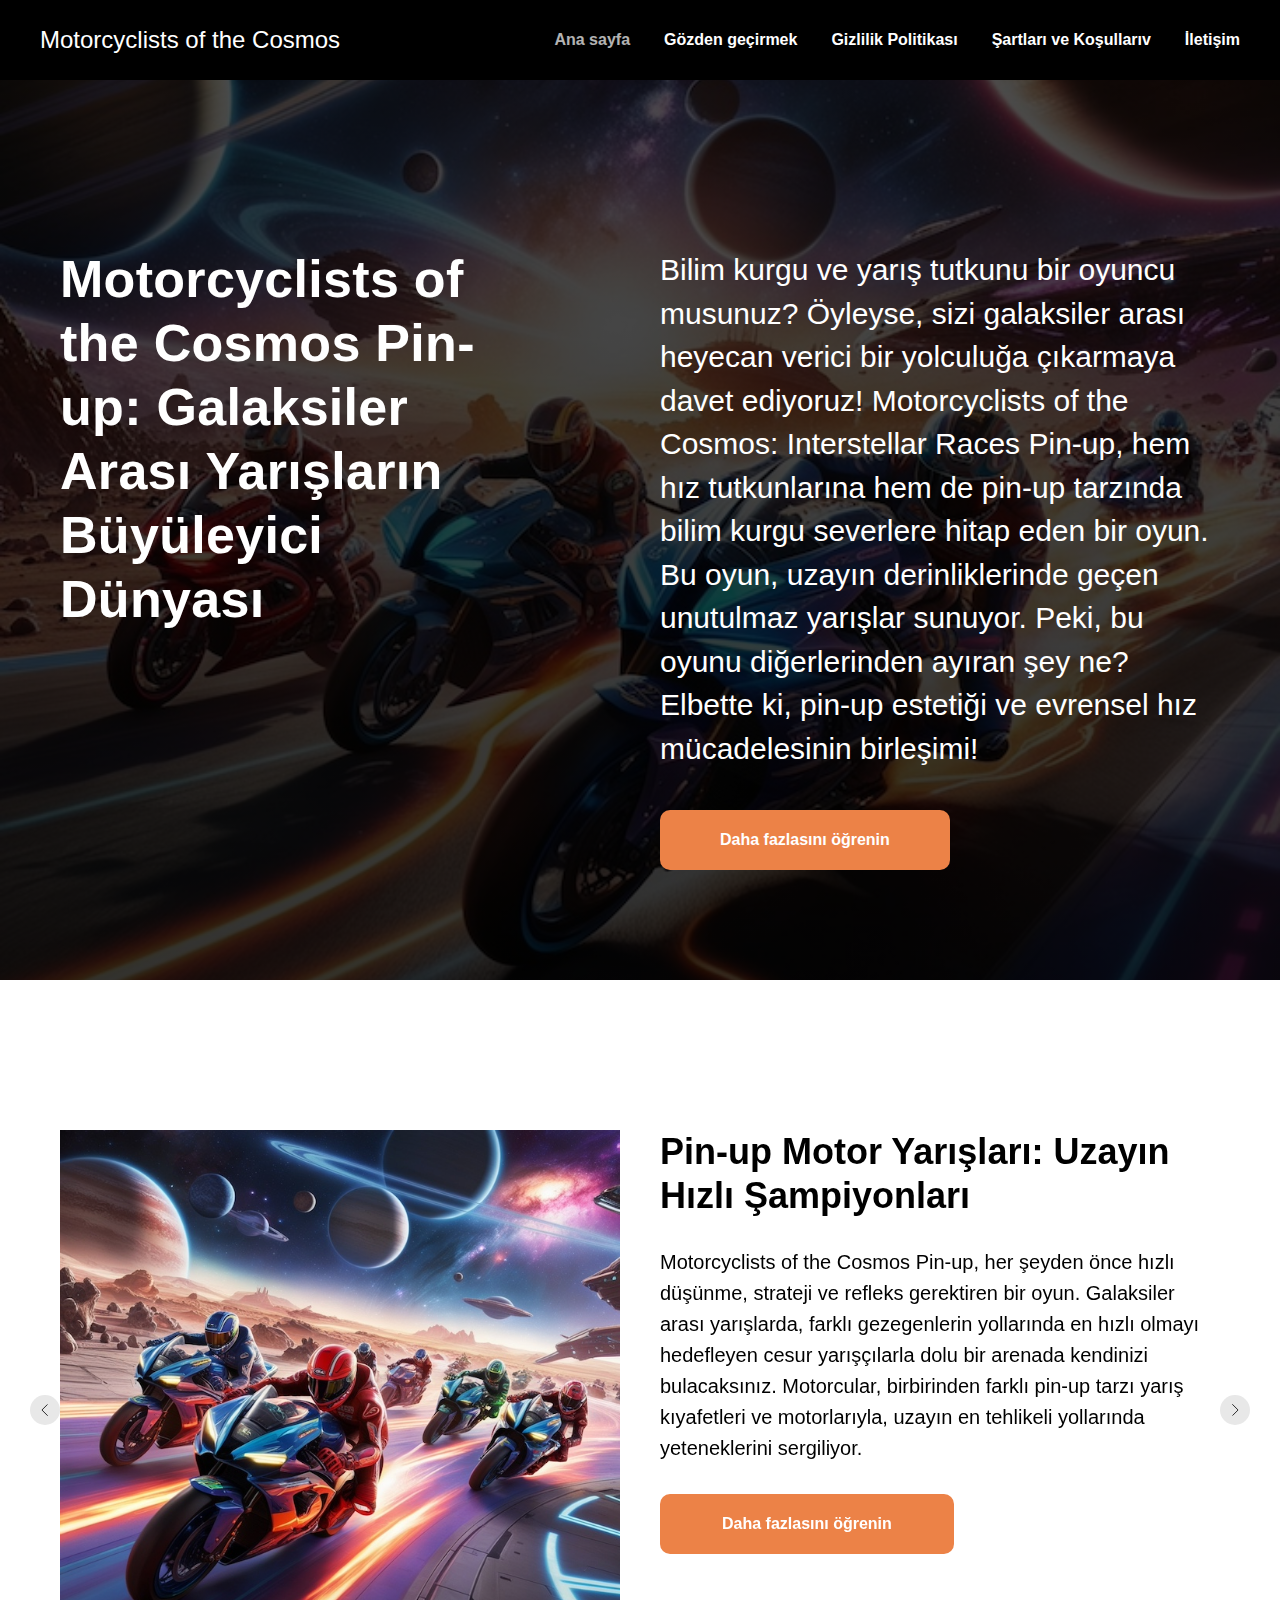
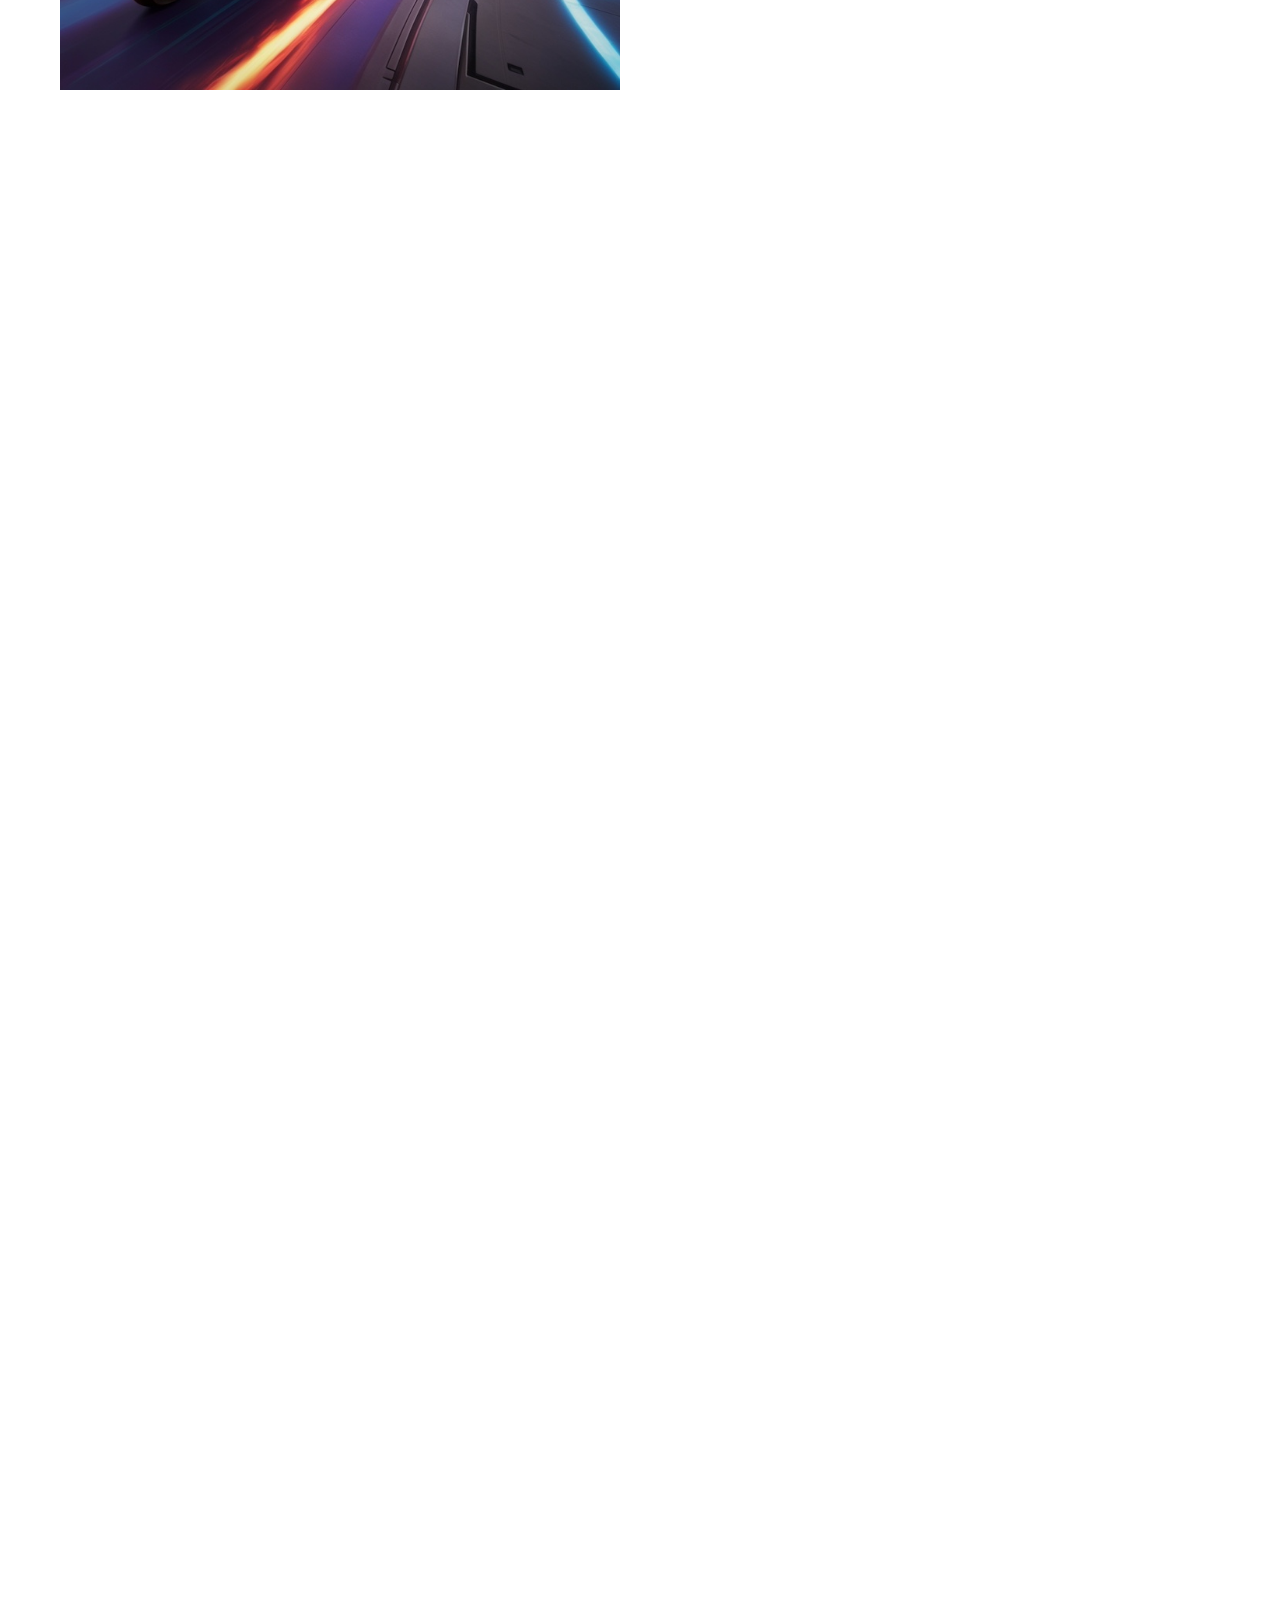
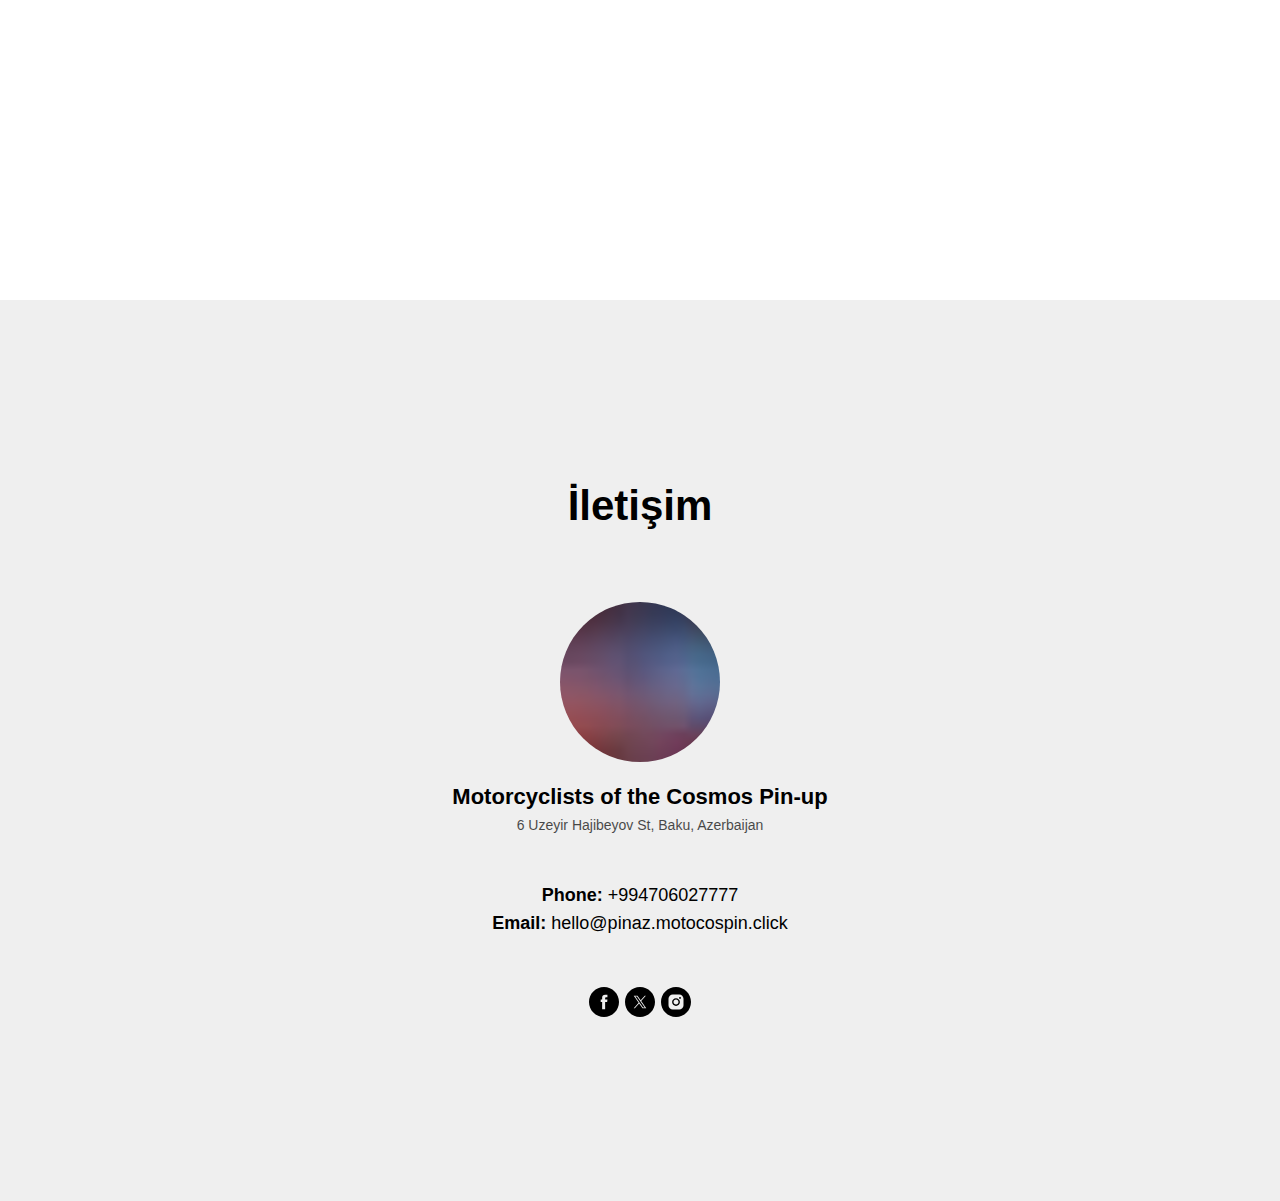
==== commit b8bc30b8: "2" ====
--- a/index.html
+++ b/index.html
@@ -14,7 +14,7 @@
           content="Motorcyclists of the Cosmos: Interstellar Races Pin-up ile galaksiler arası hız dolu bir maceraya çıkın. Pin-up estetiği ve yarışın mükemmel birleşimi!"/>
     <meta property="og:type" content="website"/>
     <meta property="og:image" content="images/tild3233-3661-4538-b462-656639363235__8.jpeg"/>
-    <link rel="canonical" href="page55844205.html"><!--/metatextblock-->
+    <link rel="canonical" href="index.html"><!--/metatextblock-->
     <meta name="format-detection" content="telephone=no"/>
     <meta http-equiv="x-dns-prefetch-control" content="on">
     <link rel="dns-prefetch" href="https://ws.tildacdn.com">
@@ -29,6 +29,7 @@
     <link rel="stylesheet" href="css/tilda-cover-1.0.min.css" type="text/css" media="all" onerror="this.loaderr='y';"/>
     <link rel="stylesheet" href="css/tilda-slds-1.4.min.css" type="text/css" media="print" onload="this.media='all';"
           onerror="this.loaderr='y';"/>
+    <link rel="preload" href="images/tild6539-6262-4565-b737-316662653234__1vibrant_futuristic_.jpg" as="image">
     <noscript>
         <link rel="stylesheet" href="css/tilda-slds-1.4.min.css" type="text/css" media="all"/>
     </noscript>
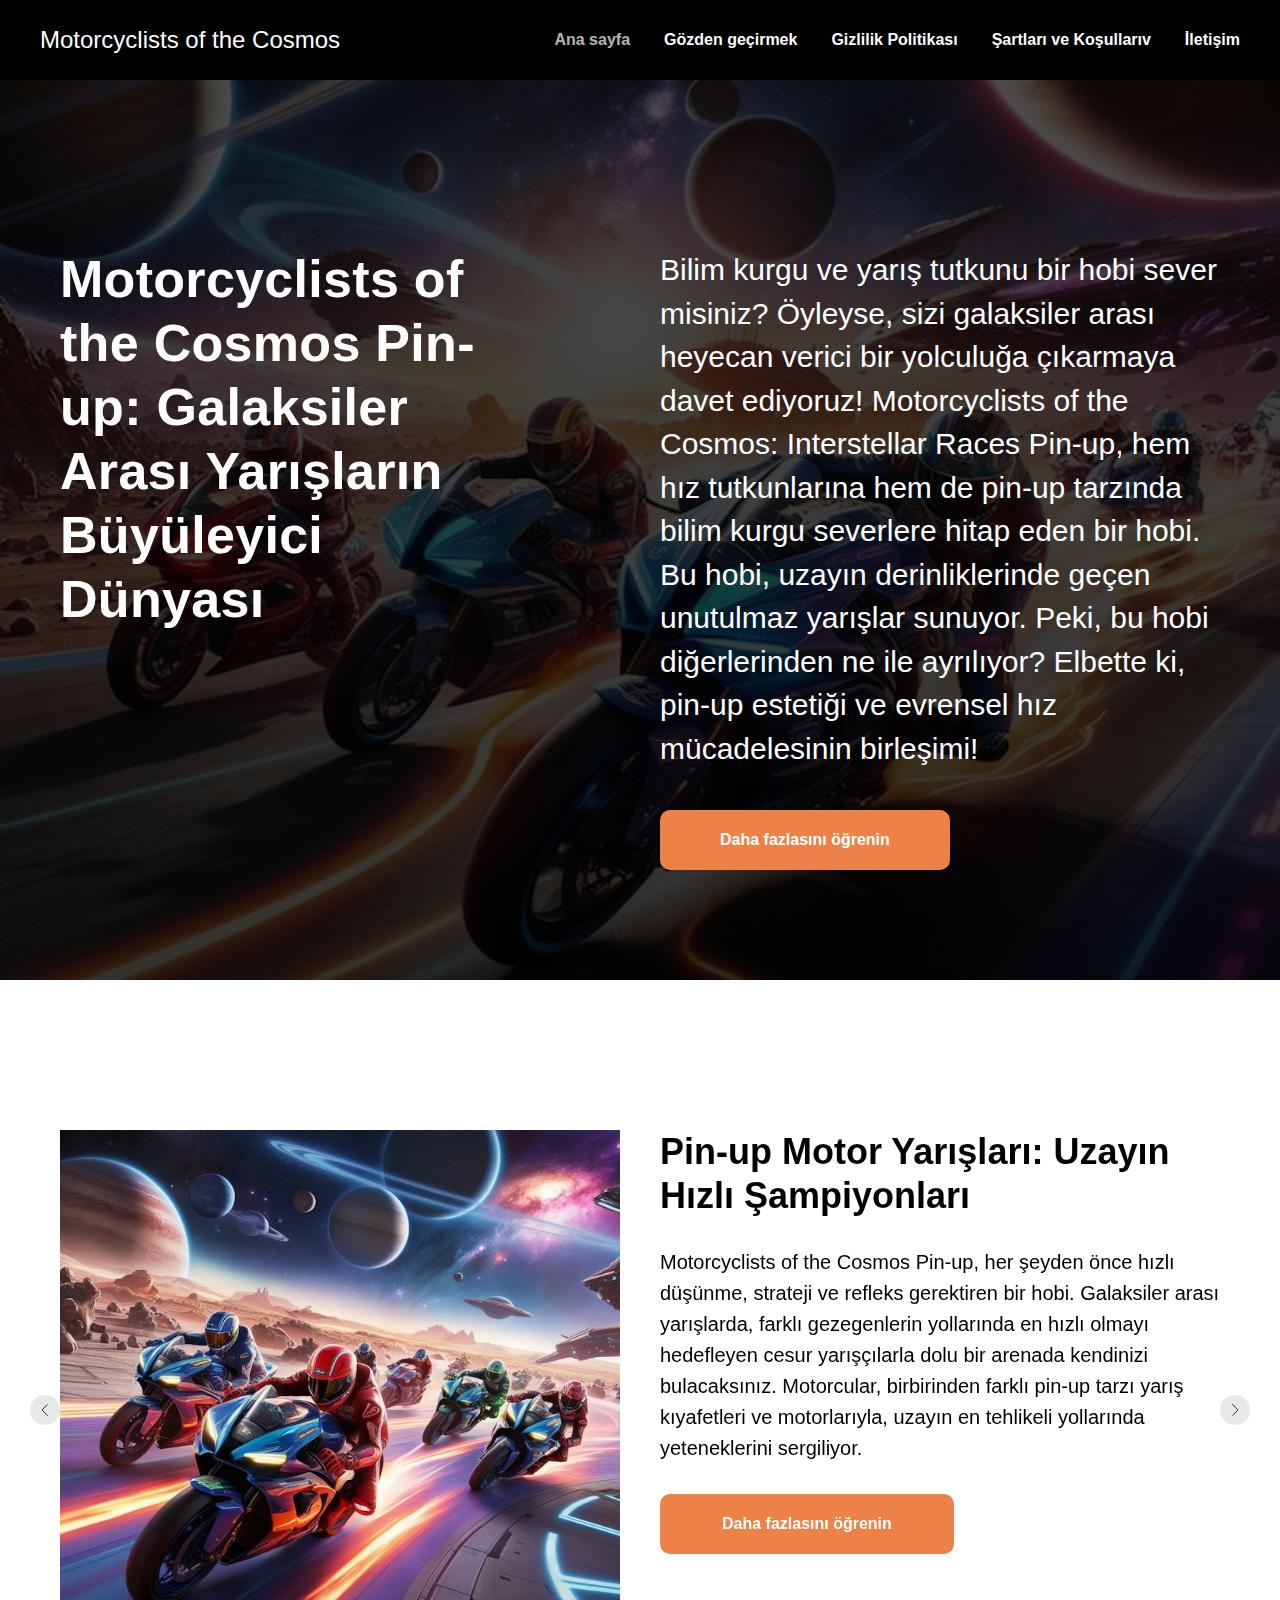
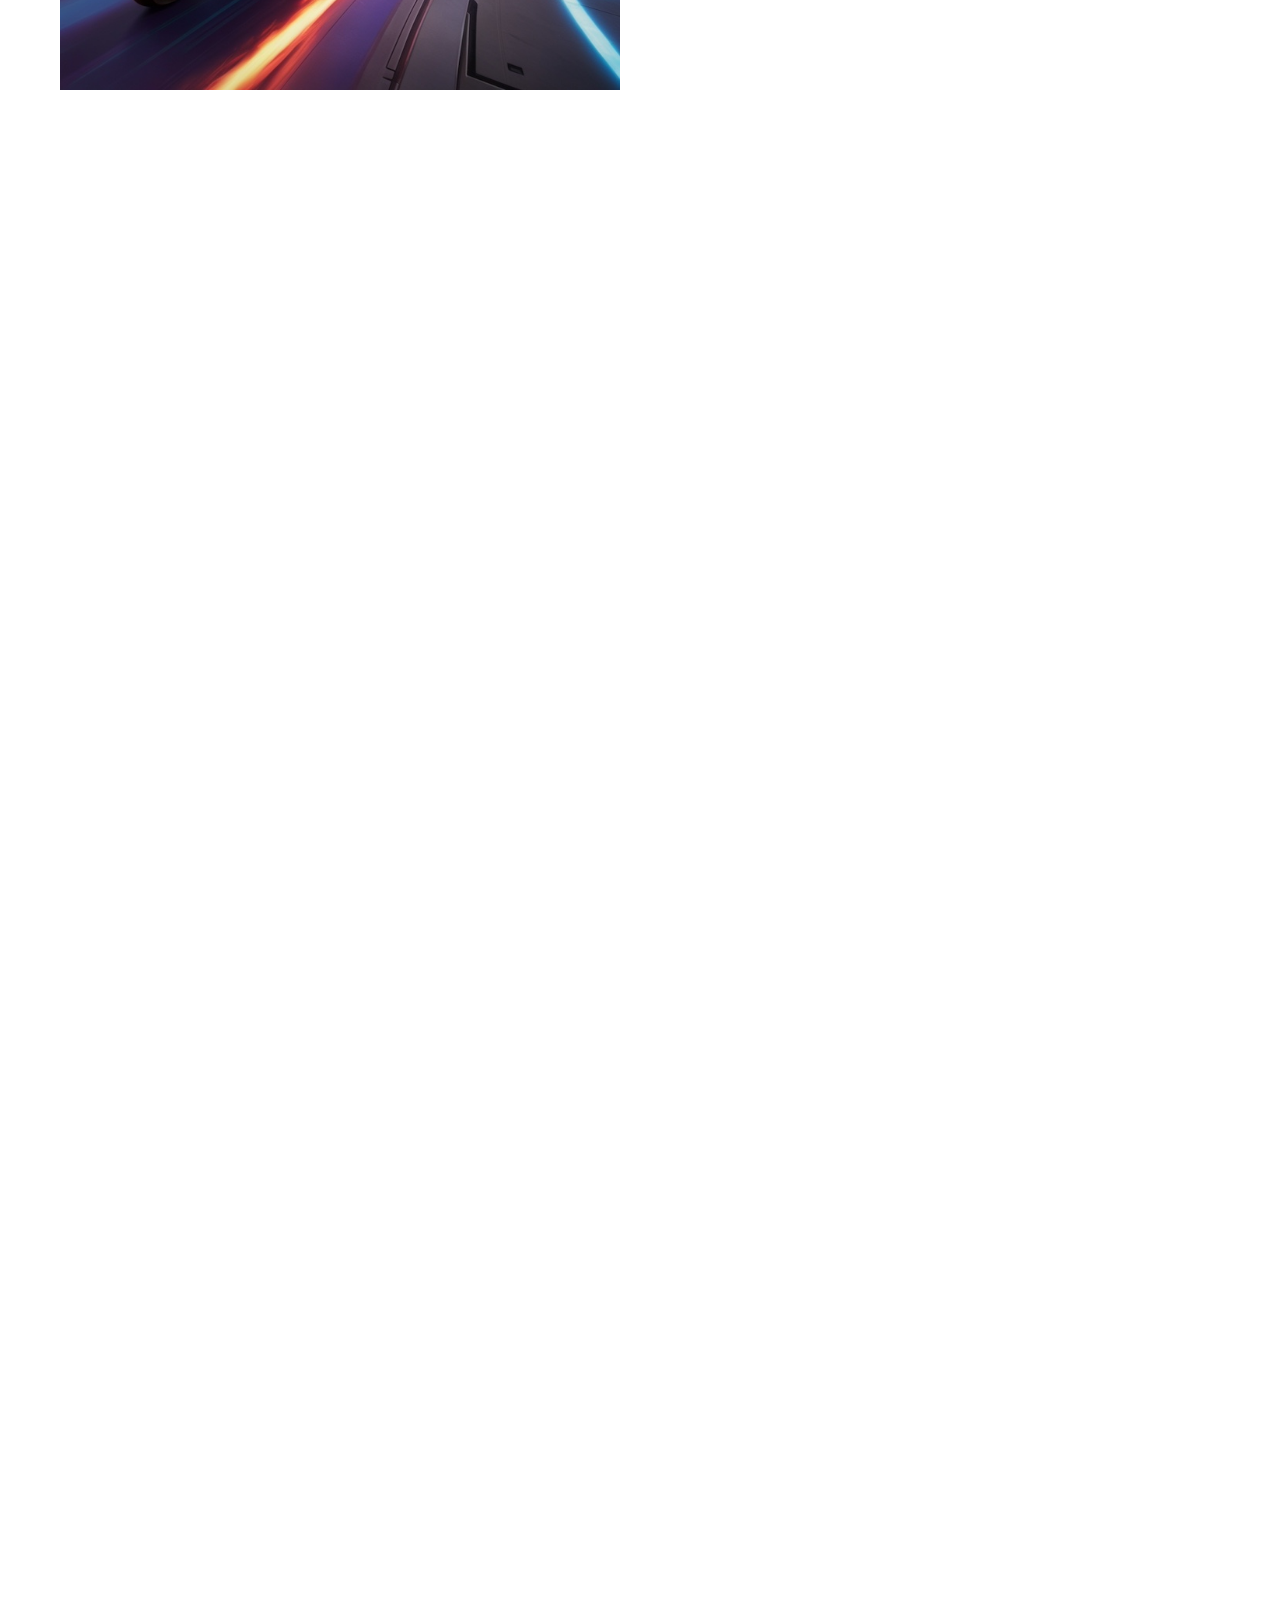
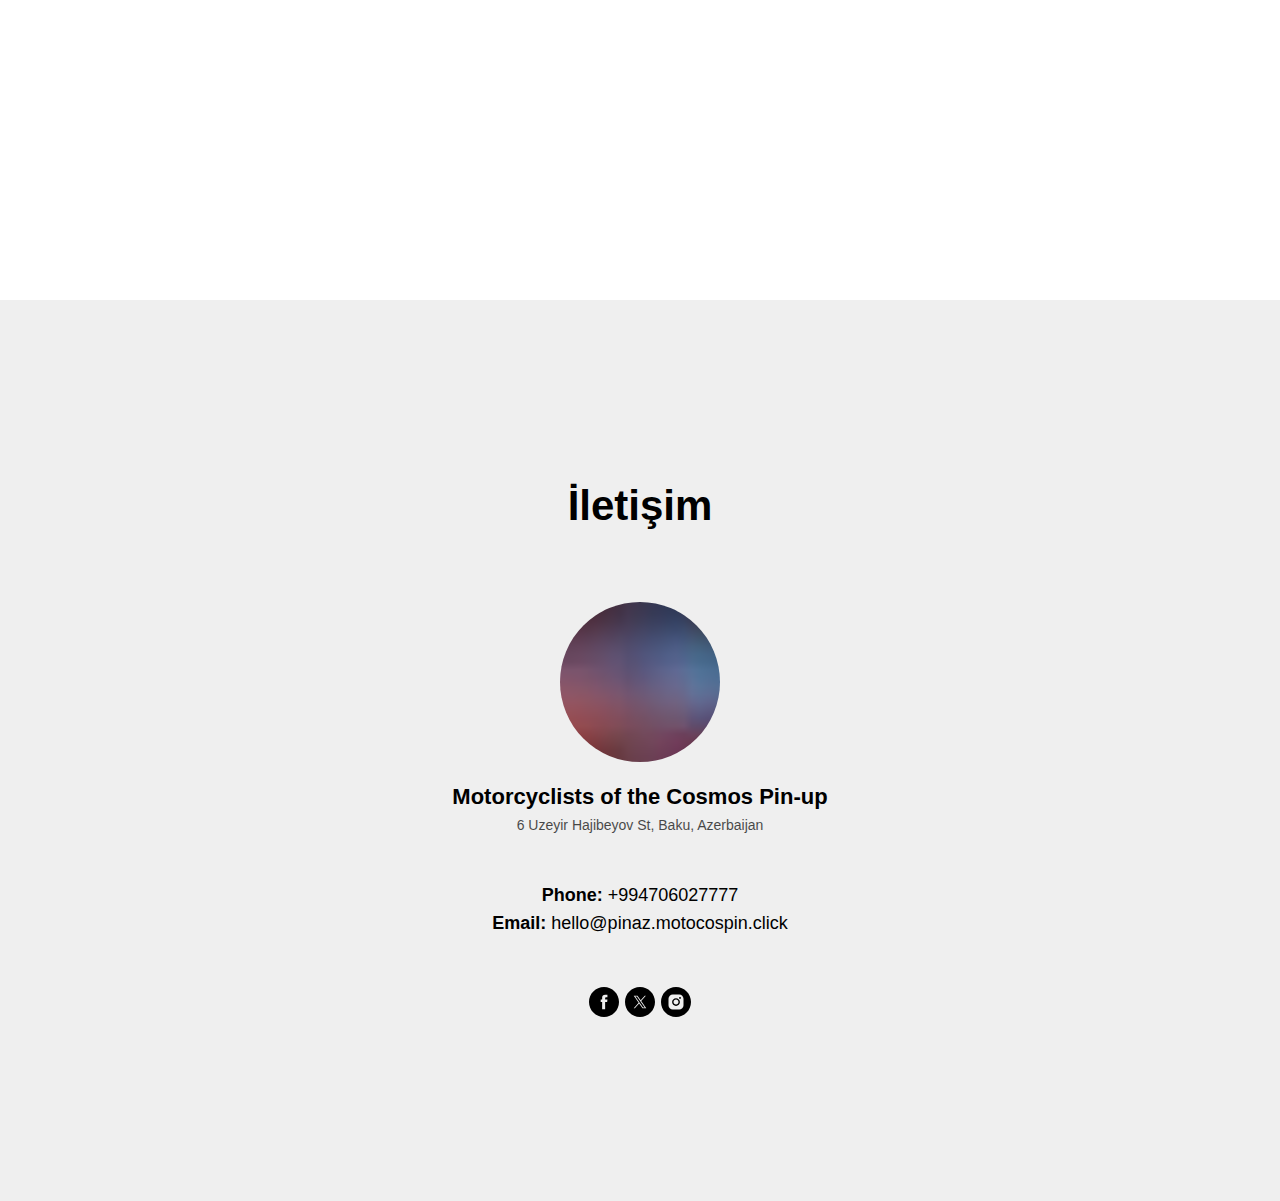
==== commit 6ce9c7ff: "2" ====
--- a/index.html
+++ b/index.html
@@ -210,12 +210,7 @@
                         <div class="t1126__col t-col t-col_6 t-prefix_1">
                             <div class="t1126__descr t1126__descr_margin-bottom t-descr t-descr_xxxl"
                                  field="descr"
-                            >Bilim kurgu ve yarış tutkunu bir oyuncu musunuz? Öyleyse, sizi galaksiler arası heyecan
-                                verici bir yolculuğa çıkarmaya davet ediyoruz! Motorcyclists of the Cosmos: Interstellar
-                                Races Pin-up, hem hız tutkunlarına hem de pin-up tarzında bilim kurgu severlere hitap
-                                eden bir oyun. Bu oyun, uzayın derinliklerinde geçen unutulmaz yarışlar sunuyor. Peki,
-                                bu oyunu diğerlerinden ayıran şey ne? Elbette ki, pin-up estetiği ve evrensel hız
-                                mücadelesinin birleşimi!
+                            >Bilim kurgu ve yarış tutkunu bir hobi sever misiniz? Öyleyse, sizi galaksiler arası heyecan verici bir yolculuğa çıkarmaya davet ediyoruz! Motorcyclists of the Cosmos: Interstellar Races Pin-up, hem hız tutkunlarına hem de pin-up tarzında bilim kurgu severlere hitap eden bir hobi. Bu hobi, uzayın derinliklerinde geçen unutulmaz yarışlar sunuyor. Peki, bu hobi diğerlerinden ne ile ayrılıyor? Elbette ki, pin-up estetiği ve evrensel hız mücadelesinin birleşimi!
                             </div>
                             <div class="t1126__buttons"><a href="#"
                                                            target=""
@@ -308,12 +303,7 @@
                                     <div class="t801__title t-title t-title_xxs" field="li_title__0782426411710">Pin-up
                                         Motor Yarışları: Uzayın Hızlı Şampiyonları
                                     </div>
-                                    <div class="t-text t-text_md" field="li_text__0782426411710">Motorcyclists of the
-                                        Cosmos Pin-up, her şeyden önce hızlı düşünme, strateji ve refleks gerektiren bir
-                                        oyun. Galaksiler arası yarışlarda, farklı gezegenlerin yollarında en hızlı
-                                        olmayı hedefleyen cesur yarışçılarla dolu bir arenada kendinizi bulacaksınız.
-                                        Motorcular, birbirinden farklı pin-up tarzı yarış kıyafetleri ve motorlarıyla,
-                                        uzayın en tehlikeli yollarında yeteneklerini sergiliyor.
+                                    <div class="t-text t-text_md" field="li_text__0782426411710">Motorcyclists of the Cosmos Pin-up, her şeyden önce hızlı düşünme, strateji ve refleks gerektiren bir hobi. Galaksiler arası yarışlarda, farklı gezegenlerin yollarında en hızlı olmayı hedefleyen cesur yarışçılarla dolu bir arenada kendinizi bulacaksınız. Motorcular, birbirinden farklı pin-up tarzı yarış kıyafetleri ve motorlarıyla, uzayın en tehlikeli yollarında yeteneklerini sergiliyor.
                                     </div>
                                     <a href="#" target="" class="t-btn t-btn_md t801__button "
                                        style="color:#ffffff;background-color:#ec8247;border-radius:10px; -moz-border-radius:10px; -webkit-border-radius:10px;"
@@ -344,13 +334,7 @@
                                     <div class="t801__title t-title t-title_xxs" field="li_title__0782426411711">Pin-up
                                         Evrenindeki Maceralar
                                     </div>
-                                    <div class="t-text t-text_md" field="li_text__0782426411711">Yarışçılar sadece hızla
-                                        değil, aynı zamanda taktik ve beceriyle de öne çıkmak zorunda. Her gezegenin
-                                        kendine özgü koşulları ve zorlukları vardır. Bir gezegenin yüzeyi buzla
-                                        kaplıyken, bir diğerinde devasa volkanik patlamalarla dolu yollar sizi bekliyor.
-                                        Bu yüzden oyuncular, her yarış öncesi doğru ekipmanı ve motoru seçmek
-                                        zorundadır. Motorcyclists of the Cosmos Pin-up, bu açıdan oyunculara büyük bir
-                                        strateji ve planlama alanı sunar.
+                                    <div class="t-text t-text_md" field="li_text__0782426411711">Yarışçılar sadece hızla değil, aynı zamanda taktik ve beceriyle de öne çıkmak zorunda. Her gezegenin kendine özgü koşulları ve zorlukları vardır. Bir gezegenin yüzeyi buzla kaplıyken, bir diğerinde devasa volkanik patlamalarla dolu yollar sizi bekliyor. Bu yüzden katılımcılar, her yarış öncesi doğru ekipmanı ve motoru seçmek zorundadır. Motorcyclists of the Cosmos Pin-up, bu açıdan katılımcılara büyük bir strateji ve planlama alanı sunar.
                                     </div>
                                     <a href="#" target="" class="t-btn t-btn_md t801__button "
                                        style="color:#ffffff;background-color:#ec8247;border-radius:10px; -moz-border-radius:10px; -webkit-border-radius:10px;"
@@ -402,12 +386,7 @@
                     <div class="t165__title t-heading t-heading_md" field="title">Oynanış ve Galaksiler Arası
                         Taktikler
                     </div>
-                    <div class="t165__text t-text t-text_sm" field="text">Oyunda başarıya ulaşmak için sadece hızlı
-                        olmak yetmiyor. Yarışçılar, her gezegenin benzersiz koşullarına adapte olmalı ve doğru
-                        stratejiyi belirlemeli. Kimi gezegenlerde yer çekimi daha düşükken, kimi gezegenlerde devasa
-                        yaratıklar ve engeller yarışçıları zorlayabilir. Bu nedenle her yarış, farklı bir taktik
-                        gerektiriyor.
-                    </div>
+                    <div class="t165__text t-text t-text_sm" field="text">Hobi alanında başarıya ulaşmak için sadece hızlı olmak yetmiyor. Yarışçılar, her gezegenin benzersiz koşullarına adapte olmalı ve doğru stratejiyi belirlemeli. Kimi gezegenlerde yer çekimi daha düşükken, kimi gezegenlerde devasa yaratıklar ve engeller katılımcıları zorlayabilir. Bu nedenle her yarış, farklı bir taktik gerektiriyor.                    </div>
                     <div class="t165__btn-container">
                         <div class="t165__btn-wrapper"><a href="#" target="" class="t-btn t-btn_md "
                                                           style="color:#ffffff;background-color:#ec8247;border-radius:10px; -moz-border-radius:10px; -webkit-border-radius:10px;"
@@ -438,11 +417,7 @@
                 <div class="t177__title t-title t-title_md" field="title">Motorcyclists of the Cosmos Pin-up'da Karakter
                     ve Motor Tasarımları
                 </div>
-                <div class="t177__text t-text t-text_sm" field="text">Oyun, her biri kendine özgü yeteneklere sahip çok
-                    çeşitli motorlar ve karakterler sunar. Pin-up tarzında tasarlanmış yarışçılar, kişiliklerine uygun
-                    motorlarla yarışıyor. Kimisi klasik pin-up modasını benimsemişken, kimisi daha modern, fütüristik
-                    bir tarza sahip. Motorların her biri, galaksiler arası yarışlarda rakiplerinizi alt etmeniz için
-                    farklı güçlendirmelere ve özelliklere sahip.<br/><br/></div>
+                <div class="t177__text t-text t-text_sm" field="text">Hobi, her biri kendine özgü yeteneklere sahip çok çeşitli motorlar ve karakterler sunar. Pin-up tarzında tasarlanmış yarışçılar, kişiliklerine uygun motorlarla yarışıyor. Kimisi klasik pin-up modasını benimsemişken, kimisi daha modern, fütüristik bir tarza sahip. Motorların her biri, galaksiler arası yarışlarda rakiplerinizi alt etmeniz için farklı güçlendirmelere ve özelliklere sahip.<br/><br/></div>
             </div>
             <div class="t-col t-col_6 t-align_center"><img class="t177__img t-img"
                                                            src="images/tild3730-3865-4734-b838-343762663762__-__empty__6.jpeg"
@@ -524,24 +499,24 @@
 </div>
 </div><!--/allrecords--><!-- Stat -->
 <script type="text/javascript">
-window.tildastatcookie = 'no';
-setTimeout(function () {
-    (function (d, w, k, o, g) {
-        var n = d.getElementsByTagName(o)[0], s = d.createElement(o), f = function () {
-            n.parentNode.insertBefore(s, n);
-        };
-        s.type = "text/javascript";
-        s.async = true;
-        s.key = k;
-        s.id = "tildastatscript";
-        s.src = g;
-        if (w.opera == "[object Opera]") {
-            d.addEventListener("DOMContentLoaded", f, false);
-        } else {
-            f();
-        }
-    })(document, window, '670352d7640516b696425b4a263dee37', 'script', 'js/tilda-stat-1.0.min.js');
-}, 2000); </script>
+    window.tildastatcookie = 'no';
+    setTimeout(function () {
+        (function (d, w, k, o, g) {
+            var n = d.getElementsByTagName(o)[0], s = d.createElement(o), f = function () {
+                n.parentNode.insertBefore(s, n);
+            };
+            s.type = "text/javascript";
+            s.async = true;
+            s.key = k;
+            s.id = "tildastatscript";
+            s.src = g;
+            if (w.opera == "[object Opera]") {
+                d.addEventListener("DOMContentLoaded", f, false);
+            } else {
+                f();
+            }
+        })(document, window, '670352d7640516b696425b4a263dee37', 'script', 'js/tilda-stat-1.0.min.js');
+    }, 2000); </script>
 </body>
 <script type="application/ld+json">
     {
